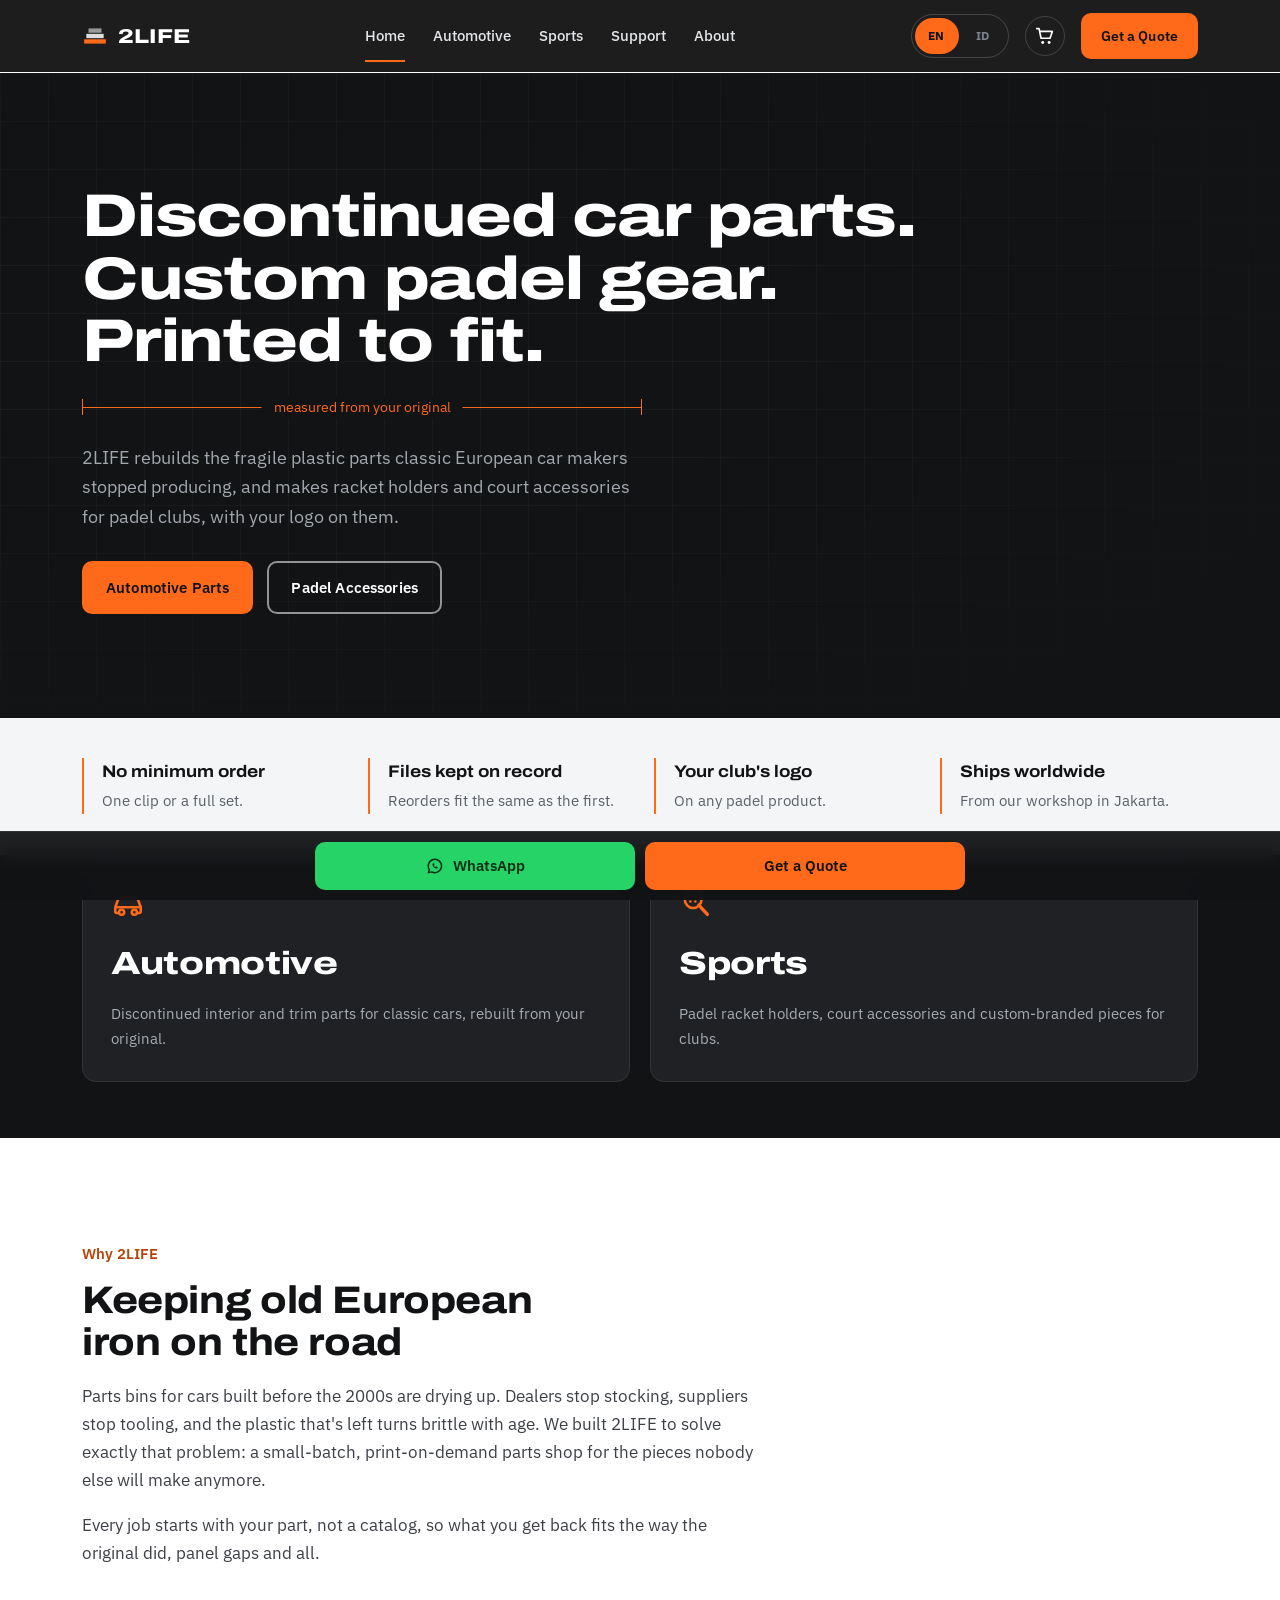
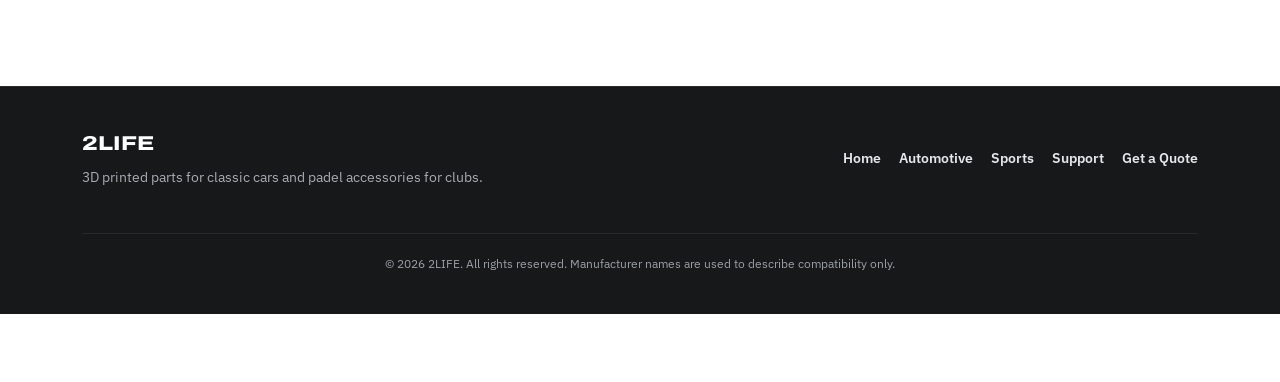
==== index.html @ a06a0216 "Add files via upload" ====
<!DOCTYPE html>
<html lang="en" data-page="home">
<head>
<meta charset="UTF-8">
<meta name="viewport" content="width=device-width, initial-scale=1.0">
<title>2LIFE | 3D Printed Automotive Parts &amp; Padel Accessories</title>
<meta name="description" content="2LIFE reverse-engineers and 3D prints fragile, discontinued plastic parts for classic European cars: trim clips, dashboard parts, housings and more.">
<link rel="icon" href="data:image/svg+xml,%3Csvg xmlns='http://www.w3.org/2000/svg' viewBox='0 0 32 32'%3E%3Crect width='32' height='32' rx='6' fill='%230a0a0a'/%3E%3Cpath d='M8 22 L16 10 L24 22 Z' fill='none' stroke='%23ff6a1a' stroke-width='2'/%3E%3C/svg%3E">
<link rel="preconnect" href="https://fonts.googleapis.com">
<link rel="preconnect" href="https://fonts.gstatic.com" crossorigin>
<link href="https://fonts.googleapis.com/css2?family=Archivo:wdth,wght@100..125,500..800&family=IBM+Plex+Sans:wght@400;500;600&display=swap" rel="stylesheet">
<meta name="theme-color" content="#121315">
<meta property="og:type" content="website">
<meta property="og:site_name" content="2LIFE">
<meta property="og:title" content="2LIFE | 3D Printed Automotive Parts & Padel Accessories">
<meta property="og:description" content="Discontinued classic-car parts rebuilt from your original, and padel accessories made for clubs. 3D printed in Jakarta.">
<meta property="og:image" content="https://rakiraddyan-afk.github.io/3d-printing/img/share.png">
<meta property="og:url" content="https://rakiraddyan-afk.github.io/3d-printing/">
<meta name="twitter:card" content="summary_large_image">
<link rel="stylesheet" href="css/styles.css?v=8">
</head>
<body>

<a class="skip-link" href="#main" data-i18n="a11y.skipLink">Skip to content</a>

<!-- ===== LANGUAGE GATE ===== -->
<div class="lang-gate" id="langGate" role="dialog" aria-modal="true" aria-label="Choose your language / Pilih bahasa Anda">
  <div class="lang-gate-inner">
    <span class="lang-gate-mark" aria-hidden="true">
      <svg viewBox="0 0 24 24" width="30" height="30">
        <rect x="2" y="15" width="20" height="4" fill="#ff6a1a"/>
        <rect x="4" y="10" width="16" height="4" fill="#ffffff" opacity="0.85"/>
        <rect x="6" y="5" width="12" height="4" fill="#ffffff" opacity="0.55"/>
      </svg>
    </span>
    <h1 class="lang-gate-title">Choose your language<br><span class="text-orange">Pilih bahasa Anda</span></h1>
    <div class="lang-gate-options">
      <button type="button" class="lang-gate-btn" data-lang="en">
        <span class="lang-gate-code">EN</span>
        <span class="lang-gate-name">English</span>
      </button>
      <button type="button" class="lang-gate-btn" data-lang="id">
        <span class="lang-gate-code">ID</span>
        <span class="lang-gate-name">Bahasa Indonesia</span>
      </button>
    </div>
  </div>
</div>

<!-- ===== HEADER ===== -->
<header class="site-header" id="top">
  <div class="container header-inner">
    <a href="index.html" class="logo" data-i18n-aria="a11y.logoHome">
      <span class="logo-mark" aria-hidden="true">
        <svg viewBox="0 0 24 24" width="26" height="26">
          <rect x="2" y="15" width="20" height="4" fill="#ff6a1a"/>
          <rect x="4" y="10" width="16" height="4" fill="#ffffff" opacity="0.85"/>
          <rect x="6" y="5" width="12" height="4" fill="#ffffff" opacity="0.55"/>
        </svg>
      </span>
      <span class="logo-text">2LIFE</span>
    </a>

    <nav class="nav" id="nav">
      <ul class="nav-list">
        <li><a href="index.html" class="nav-link" data-page="home" data-i18n="nav.home">Home</a></li>
        <li><a href="automotive.html" class="nav-link" data-page="automotive" data-i18n="nav.automotive">Automotive</a></li>
        <li><a href="sports.html" class="nav-link" data-page="sports" data-i18n="nav.sports">Sports</a></li>
        <li><a href="support.html" class="nav-link" data-page="support" data-i18n="nav.support">Support</a></li>
        <li><a href="index.html#about" class="nav-link" data-page="about" data-i18n="nav.about">About</a></li>
      </ul>
    </nav>

    <div class="header-actions">
      <div class="lang-switch" role="group" aria-label="Language">
        <button type="button" class="lang-switch-btn" data-lang="en" aria-pressed="true">EN</button>
        <button type="button" class="lang-switch-btn" data-lang="id" aria-pressed="false">ID</button>
      </div>
      <a href="cart.html" class="cart-link" data-i18n-aria="shop.cart" aria-label="Cart">
        <svg viewBox="0 0 24 24" width="22" height="22" aria-hidden="true"><path d="M3 4h2.5l2.2 10.5h9.8L20 7H7" fill="none" stroke="currentColor" stroke-width="1.8" stroke-linecap="round" stroke-linejoin="round"/><circle cx="9.5" cy="19" r="1.6" fill="currentColor"/><circle cx="16.5" cy="19" r="1.6" fill="currentColor"/></svg>
        <span class="cart-count" data-cart-count hidden>0</span>
      </a>
      <a href="quote.html" class="btn btn-primary btn-sm" data-page="quote" data-i18n="header.cta">Get a Quote</a>
    </div>
  </div>
</header>

<main id="main">

  <!-- ===== HERO ===== -->
  <section class="hero">
    <div class="container hero-inner">
      <div class="hero-copy reveal">
        <h1 data-i18n-html="hero.headline">Broken clip. Cracked trim. <span class="text-orange">Discontinued forever.</span><br>Not anymore.</h1>
        <div class="dim-line" aria-hidden="true"><span data-i18n="hero.dim">measured from your original</span></div>
        <p class="hero-sub" data-i18n="hero.sub">2LIFE scans, models, and 3D prints the fragile plastic parts your classic European car's manufacturer stopped making decades ago: dashboard clips, trim, housings, brackets, and more.</p>
        <div class="hero-actions">
          <a href="automotive.html" class="btn btn-primary" data-i18n="hero.cta1">Automotive Parts</a>
          <a href="sports.html" class="btn btn-ghost" data-i18n="hero.cta2">Padel Accessories</a>
        </div>
      </div>
    </div>
  </section>

  <!-- ===== FACTS ===== -->
  <section class="facts" data-i18n-aria="a11y.statsLabel">
    <div class="container facts-grid">
      <div class="fact reveal">
        <strong data-i18n="facts.f1.title"></strong>
        <span data-i18n="facts.f1.text"></span>
      </div>
      <div class="fact reveal">
        <strong data-i18n="facts.f2.title"></strong>
        <span data-i18n="facts.f2.text"></span>
      </div>
      <div class="fact reveal">
        <strong data-i18n="facts.f3.title"></strong>
        <span data-i18n="facts.f3.text"></span>
      </div>
      <div class="fact reveal">
        <strong data-i18n="facts.f4.title"></strong>
        <span data-i18n="facts.f4.text"></span>
      </div>
    </div>
  </section>

  <!-- ===== DIVISIONS ===== -->
  <section class="divisions">
    <div class="container divisions-grid">
      <a href="automotive.html" class="division-card reveal">
        <span class="division-icon"><svg viewBox="0 0 24 24"><path d="M3 15l2-5.5A2 2 0 0 1 6.9 8h10.2a2 2 0 0 1 1.9 1.5L21 15v3a1 1 0 0 1-1 1h-1.5M3 15v3a1 1 0 0 0 1 1h1.5M3 15h18" fill="none" stroke="#ff6a1a" stroke-width="1.8" stroke-linejoin="round"/><circle cx="7.5" cy="18.5" r="1.8" fill="none" stroke="#ff6a1a" stroke-width="1.8"/><circle cx="16.5" cy="18.5" r="1.8" fill="none" stroke="#ff6a1a" stroke-width="1.8"/></svg></span>
        <span class="division-label" data-i18n="divisions.auto.label">Automotive</span>
        <span class="division-text" data-i18n="divisions.auto.text">Discontinued interior and trim parts for classic cars, rebuilt from your original.</span>
      </a>
      <a href="sports.html" class="division-card reveal">
        <span class="division-icon"><svg viewBox="0 0 24 24"><ellipse cx="10" cy="9" rx="6" ry="6.5" fill="none" stroke="#ff6a1a" stroke-width="1.8"/><path d="M14 13.5l6 6.5" fill="none" stroke="#ff6a1a" stroke-width="2.4" stroke-linecap="round"/><circle cx="8" cy="7.5" r="0.9" fill="#ff6a1a"/><circle cx="11.5" cy="7.5" r="0.9" fill="#ff6a1a"/><circle cx="8" cy="11" r="0.9" fill="#ff6a1a"/><circle cx="11.5" cy="11" r="0.9" fill="#ff6a1a"/></svg></span>
        <span class="division-label" data-i18n="divisions.sports.label">Sports</span>
        <span class="division-text" data-i18n="divisions.sports.text">Padel racket holders, court accessories and custom-branded pieces for clubs.</span>
      </a>
    </div>
  </section>

  <!-- ===== ABOUT ===== -->
  <section class="section about" id="about">
    <div class="container about-inner">
      <div class="reveal">
        <p class="eyebrow" data-i18n="about.eyebrow">Why 2LIFE</p>
        <h2 class="section-title" data-i18n="about.title">Keeping old European iron on the road</h2>
        <p data-i18n="about.p1">Parts bins for cars built before the 2000s are drying up. Dealers stop stocking, suppliers stop tooling, and the plastic that's left turns brittle with age. We built 2LIFE to solve exactly that problem: a small-batch, print-on-demand parts shop for the pieces nobody else will make anymore.</p>
        <p data-i18n="about.p2">Every job starts with your part, not a catalog, so what you get back fits the way the original did, panel gaps and all.</p>
      </div>
    </div>
  </section>

</main>

<a class="wa-float" href="https://wa.me/6281615555777" target="_blank" rel="noopener" data-i18n-aria="a11y.whatsapp" aria-label="Chat with us on WhatsApp">
  <svg viewBox="0 0 24 24" width="26" height="26" aria-hidden="true"><path d="M4 20l1.2-3.6A8 8 0 1 1 8 19z" fill="none" stroke="#fff" stroke-width="1.7" stroke-linejoin="round"/><path d="M9 9.5c0 3 2.5 5.5 5.5 5.5l1-1.5-2-1-1 .8a4 4 0 0 1-1.8-1.8l.8-1-1-2z" fill="#fff"/></svg>
</a>

<nav class="action-bar" aria-label="Quick contact">
  <a class="action-bar-wa" href="https://wa.me/6281615555777" target="_blank" rel="noopener">
    <svg viewBox="0 0 24 24" width="20" height="20" aria-hidden="true"><path d="M4 20l1.2-3.6A8 8 0 1 1 8 19z" fill="none" stroke="currentColor" stroke-width="1.7" stroke-linejoin="round"/><path d="M9 9.5c0 3 2.5 5.5 5.5 5.5l1-1.5-2-1-1 .8a4 4 0 0 1-1.8-1.8l.8-1-1-2z" fill="currentColor"/></svg>
    <span>WhatsApp</span>
  </a>
  <a class="action-bar-quote" href="quote.html" data-i18n="header.cta">Get a Quote</a>
</nav>

<!-- ===== FOOTER ===== -->
<footer class="site-footer">
  <div class="container footer-inner">
    <div class="footer-brand">
      <span class="logo-text">2LIFE</span>
      <p data-i18n="footer.tagline">3D printed parts for classic European cars.</p>
    </div>

    <nav class="footer-nav" aria-label="Footer">
      <a href="index.html" data-i18n="nav.home">Home</a>
      <a href="automotive.html" data-i18n="nav.automotive">Automotive</a>
      <a href="sports.html" data-i18n="nav.sports">Sports</a>
      <a href="support.html" data-i18n="nav.support">Support</a>
      <a href="quote.html" data-i18n="header.cta">Get a Quote</a>
    </nav>

    <p class="footer-copy">&copy; <span id="year"></span> 2LIFE. <span data-i18n="footer.copy">All rights reserved. Manufacturer names are used to describe compatibility only.</span></p>
  </div>
</footer>

<script src="js/i18n.js?v=8"></script>
<script src="js/script.js?v=8"></script>
<script src="js/shop.js?v=8"></script>
</body>
</html>
---- css/styles.css ----
/* ============ 2LIFE base ============ */
:root{
  --black:#0a0a0a;
  --near-black:#111214;
  --dark-grey:#1c1d20;
  --mid-grey:#3a3b3f;
  --grey:#8a8b90;
  --light-grey:#e9e9ea;
  --off-white:#f6f6f5;
  --white:#ffffff;
  --orange:#ff6a1a;
  --orange-dark:#e0550a;
  --orange-light:#ffb385;

  --font: -apple-system, BlinkMacSystemFont, "Segoe UI", Roboto, Helvetica, Arial, sans-serif;

  --radius: 10px;
  --container: 1180px;
  --shadow: 0 10px 30px rgba(0,0,0,0.35);
  --transition: 200ms ease;
}

*, *::before, *::after{ box-sizing: border-box; }
html{ scroll-behavior: smooth; }
body{
  margin:0;
  font-family: var(--font);
  background: var(--white);
  color: var(--near-black);
  line-height: 1.6;
  -webkit-font-smoothing: antialiased;
}
img{ max-width:100%; display:block; }
a{ color: inherit; text-decoration: none; }
ul{ list-style:none; margin:0; padding:0; }
h1,h2,h3{ line-height:1.15; margin:0 0 0.5em; font-weight: 800; letter-spacing:-0.01em; }
p{ margin:0 0 1em; color: var(--mid-grey); }
button{ font-family: inherit; }

.container{
  max-width: var(--container);
  margin: 0 auto;
  padding: 0 24px;
}

.skip-link{
  position:absolute; left:-9999px; top:0;
  background: var(--orange); color:#fff; padding:10px 16px; z-index:200;
}
.skip-link:focus{ left:16px; top:16px; }

/* ============ Reveal-on-scroll ============ */
.reveal{
  opacity:0;
  transform: translateY(18px);
  transition: opacity 600ms ease, transform 600ms ease;
}
.reveal.is-visible{
  opacity:1;
  transform: translateY(0);
}

/* ============ Language gate ============ */
html.lang-gate-open, html.lang-gate-open body{ overflow:hidden; height:100%; }

.lang-gate{
  display:none;
  position: fixed;
  inset: 0;
  z-index: 1000;
  align-items:center;
  justify-content:center;
  padding: 24px;
  background:
    radial-gradient(900px 400px at 50% 0%, rgba(255,106,26,0.18), transparent 60%),
    var(--black);
  opacity:1;
  transition: opacity 300ms ease;
}
.lang-gate.is-open{ display:flex; }
.lang-gate.is-hidden{ opacity:0; pointer-events:none; }

.lang-gate-inner{
  text-align:center;
  max-width: 460px;
}
.lang-gate-mark{
  display:inline-flex;
  padding:14px;
  border-radius:16px;
  background: var(--dark-grey);
  border:1px solid rgba(255,255,255,0.1);
  margin-bottom:22px;
}
.lang-gate-title{
  color:#fff;
  font-size: clamp(1.4rem, 3.5vw, 1.9rem);
  margin-bottom:32px;
}
.lang-gate-title .text-orange{ display:inline-block; margin-top:6px; }
.lang-gate-options{
  display:flex;
  gap:16px;
  flex-wrap:wrap;
  justify-content:center;
}
.lang-gate-btn{
  display:flex;
  flex-direction:column;
  align-items:center;
  gap:8px;
  min-width:160px;
  padding: 22px 28px;
  border-radius: var(--radius);
  background: var(--near-black);
  border:2px solid rgba(255,255,255,0.12);
  color:#fff;
  cursor:pointer;
  transition: transform var(--transition), border-color var(--transition), background var(--transition);
}
.lang-gate-btn:hover{
  transform: translateY(-3px);
  border-color: var(--orange);
  background: var(--dark-grey);
}
.lang-gate-code{
  font-weight:900;
  font-size:1.4rem;
  color: var(--orange);
}
.lang-gate-name{
  font-size:0.92rem;
  font-weight:600;
  color: var(--light-grey);
}

/* ============ Header language switch ============ */
.lang-switch{
  display:flex;
  border:1px solid rgba(255,255,255,0.18);
  border-radius:999px;
  padding:3px;
  gap:2px;
}
.lang-switch-btn{
  border:none;
  background:transparent;
  color: var(--grey);
  font-size:0.76rem;
  font-weight:700;
  letter-spacing:0.03em;
  padding:5px 11px;
  border-radius:999px;
  cursor:pointer;
  transition: background var(--transition), color var(--transition);
}
.lang-switch-btn:hover{ color:#fff; }
.lang-switch-btn.active{
  background: var(--orange);
  color:#fff;
}

/* ============ Buttons ============ */
.btn{
  display:inline-flex;
  align-items:center;
  justify-content:center;
  gap:8px;
  padding: 13px 24px;
  border-radius: 999px;
  font-weight:700;
  font-size:0.95rem;
  border: 2px solid transparent;
  cursor:pointer;
  transition: transform var(--transition), background var(--transition), border-color var(--transition), color var(--transition);
  white-space: nowrap;
}
.btn:hover{ transform: translateY(-2px); }
.btn-primary{
  background: var(--orange);
  color: #fff;
}
.btn-primary:hover{ background: var(--orange-dark); }
.btn-ghost{
  background: transparent;
  border-color: var(--black);
  color: var(--black);
}
.btn-ghost:hover{ background: var(--black); color:#fff; }
.btn-sm{ padding: 9px 18px; font-size:0.85rem; }
.btn-block{ width:100%; }

/* Ghost button on dark backgrounds (hero) needs light, not black, styling */
.hero .btn-ghost{
  border-color: rgba(255,255,255,0.55);
  color: #fff;
}
.hero .btn-ghost:hover{
  background: #fff;
  border-color: #fff;
  color: var(--black);
}

.text-orange{ color: var(--orange); }

/* ============ Header ============ */
.site-header{
  position: sticky; top:0; z-index:100;
  border-bottom: 1px solid rgba(255,255,255,0.08);
}
.site-header::before{
  content:"";
  position:absolute;
  inset:0;
  background: rgba(10,10,10,0.92);
  backdrop-filter: blur(8px);
  z-index:-1;
}
.header-inner{
  display:flex; align-items:center; justify-content:space-between;
  height:72px;
}
.logo{ display:flex; align-items:center; gap:10px; }
.logo-mark{ display:inline-flex; }
.logo-text{
  color:#fff; font-weight:900; font-size:1.25rem; letter-spacing:0.02em;
}

.nav-list{ display:flex; gap:28px; }
.nav-link{
  color: var(--light-grey);
  font-weight:600;
  font-size:0.92rem;
  position:relative;
  padding: 4px 0;
}
.nav-link::after{
  content:"";
  position:absolute; left:0; bottom:-4px;
  width:0; height:2px; background: var(--orange);
  transition: width var(--transition);
}
.nav-link:hover{ color:#fff; }
.nav-link:hover::after, .nav-link.active::after{ width:100%; }

.header-actions{ display:flex; align-items:center; gap:16px; }

.nav-toggle{
  display:none;
  flex-direction:column;
  justify-content:center;
  gap:5px;
  width:36px; height:36px;
  background:transparent; border:none; cursor:pointer;
  padding:0;
}
.nav-toggle span{
  display:block; height:2px; width:100%;
  background:#fff; border-radius:2px;
  transition: transform var(--transition), opacity var(--transition);
}
.nav-toggle[aria-expanded="true"] span:nth-child(1){ transform: translateY(7px) rotate(45deg); }
.nav-toggle[aria-expanded="true"] span:nth-child(2){ opacity:0; }
.nav-toggle[aria-expanded="true"] span:nth-child(3){ transform: translateY(-7px) rotate(-45deg); }

/* ============ Hero ============ */
.hero{
  background:
    radial-gradient(1200px 500px at 85% -10%, rgba(255,106,26,0.18), transparent 60%),
    linear-gradient(180deg, var(--black) 0%, var(--near-black) 100%);
  padding: 88px 0 80px;
  overflow:hidden;
}
.hero-inner{
  max-width: 720px;
  margin: 0 auto;
  text-align: center;
}
.eyebrow{
  color: var(--orange);
  font-weight:700;
  font-size:0.82rem;
  text-transform:uppercase;
  letter-spacing:0.12em;
  margin:0 0 14px;
}
.eyebrow.center{ text-align:center; }
.hero-copy h1{
  color:#fff;
  font-size: clamp(2.1rem, 4vw, 3.1rem);
}
.hero-sub{
  color: var(--grey);
  font-size:1.05rem;
  max-width: 46ch;
  margin-left: auto;
  margin-right: auto;
}
.hero-actions{ display:flex; gap:14px; flex-wrap:wrap; justify-content:center; margin: 26px 0 30px; }
.hero-tags{
  display:flex; flex-wrap:wrap; justify-content:center; gap:10px;
}
.hero-tags li{
  color: var(--light-grey);
  font-size:0.78rem;
  font-weight:600;
  padding:6px 12px;
  border:1px solid rgba(255,255,255,0.15);
  border-radius:999px;
}

/* ============ Stats ============ */
.stats{ background: var(--off-white); border-bottom:1px solid var(--light-grey); }
.stats-grid{
  display:grid;
  grid-template-columns: repeat(4, 1fr);
  gap:24px;
  padding: 36px 24px;
}
.stat{ text-align:center; }
.stat-num, .stat-suffix{
  font-size:2.1rem; font-weight:900; color: var(--black);
}
.stat-suffix{ color: var(--orange); }
.stat-label{
  display:block;
  margin-top:4px;
  font-size:0.82rem;
  color: var(--grey);
  font-weight:600;
  text-transform:uppercase;
  letter-spacing:0.06em;
}

/* ============ Sections (generic) ============ */
.section{ padding: 84px 0; }
.section-alt{ background: var(--off-white); }
.section-title{
  font-size: clamp(1.6rem, 3vw, 2.1rem);
  color: var(--black);
}
.section-title.center{ text-align:center; }
.section-sub{
  max-width: 56ch;
  color: var(--grey);
}
.section-sub.center{ margin:0 auto; text-align:center; }
.section > .container > .eyebrow.center + .section-title.center{ margin-top:0; }
.section-title.center{ margin-bottom:14px; }

/* ============ Grid & cards ============ */
.grid{ display:grid; gap:24px; margin-top:48px; }
.grid-3{ grid-template-columns: repeat(3, 1fr); }
.grid-4{ grid-template-columns: repeat(4, 1fr); }
.grid-6{ grid-template-columns: repeat(6, 1fr); }

.card{
  background:#fff;
  border:1px solid var(--light-grey);
  border-radius: var(--radius);
  padding: 28px 22px;
  transition: transform var(--transition), box-shadow var(--transition), border-color var(--transition);
}
.card:hover{
  transform: translateY(-4px);
  box-shadow: 0 14px 28px rgba(0,0,0,0.08);
  border-color: var(--orange-light);
}
.card-icon{
  display:inline-flex; align-items:center; justify-content:center;
  width:48px; height:48px;
  border-radius:12px;
  background: var(--black);
  margin-bottom:16px;
}
.card-icon svg{ width:24px; height:24px; }
.card h3{ font-size:1.08rem; color: var(--black); }
.card p{ font-size:0.92rem; margin:0; }
.card-photo{ padding-top:0; overflow:hidden; }
.card-media{
  display:block;
  width:calc(100% + 44px); max-width:none;
  margin:0 -22px 20px;
  aspect-ratio:4 / 3; height:auto;
  object-fit:cover;
  background: var(--light-grey);
}
.gallery-main{ margin-bottom:10px; }
.gallery-thumbs{ display:grid; grid-template-columns:repeat(5, 1fr); gap:8px; margin-bottom:20px; }
.gallery-thumb{
  padding:0; border:2px solid transparent; border-radius:8px;
  background: var(--light-grey); overflow:hidden; cursor:pointer;
  opacity:0.65;
  transition: opacity var(--transition), border-color var(--transition);
}
.gallery-thumb img{ display:block; width:100%; height:auto; aspect-ratio:1 / 1; object-fit:cover; }
.gallery-thumb:hover, .gallery-thumb:focus-visible{ opacity:1; }
.gallery-thumb.is-active{ opacity:1; border-color: var(--orange); }

/* ============ Process steps ============ */
.steps{
  display:grid;
  grid-template-columns: repeat(4, 1fr);
  gap:24px;
  margin-top:52px;
  position:relative;
}
.steps::before{
  content:"";
  position:absolute;
  top:22px; left:6%; right:6%;
  height:2px;
  background: repeating-linear-gradient(90deg, var(--light-grey) 0 8px, transparent 8px 16px);
}
.step{ position:relative; background: var(--white); padding-right:8px; }
.step-num{
  display:inline-flex; align-items:center; justify-content:center;
  width:44px; height:44px;
  border-radius:50%;
  background: var(--orange);
  color:#fff; font-weight:800; font-size:0.95rem;
  margin-bottom:16px;
  position:relative; z-index:2;
  box-shadow: 0 0 0 6px var(--section-bg, #fff);
}
.section-alt .step-num{ box-shadow: 0 0 0 6px var(--off-white); }
.step h3{ font-size:1.05rem; color: var(--black); }
.step p{ font-size:0.9rem; }

/* ============ Parts gallery ============ */
.parts-grid{ margin-top:44px; }
.part-tile{
  display:flex; flex-direction:column; align-items:center; justify-content:center;
  gap:10px;
  aspect-ratio: 1 / 0.9;
  border-radius: var(--radius);
  background: var(--black);
  color: var(--light-grey);
  font-size:0.82rem;
  font-weight:600;
  text-align:center;
  padding:14px 10px;
  transition: transform var(--transition), background var(--transition);
}
.part-tile:hover{ transform: translateY(-4px); background: var(--dark-grey); }
.part-icon{ font-size:1.6rem; color: var(--orange); }

/* ============ Materials ============ */
.material-card{
  background:#fff;
  border:1px solid var(--light-grey);
  border-radius: var(--radius);
  padding:26px 22px;
}
.material-card h3{ color: var(--black); margin-bottom:8px; }
.material-card p{ font-size:0.92rem; margin:0; }
.tag{
  display:inline-block;
  font-size:0.72rem;
  font-weight:700;
  color: var(--orange-dark);
  background: rgba(255,106,26,0.12);
  padding:4px 10px;
  border-radius:999px;
  margin-bottom:12px;
}

/* ============ About ============ */
.about-inner{
  display:grid;
  grid-template-columns: 1.1fr 0.9fr;
  gap:56px;
  align-items:start;
}
.about-points{ display:flex; flex-direction:column; gap:16px; margin-top:8px; }
.about-points li{
  font-size:0.94rem;
  color: var(--mid-grey);
  border-left:3px solid var(--orange);
  padding: 4px 0 4px 16px;
}
.about-points strong{ color: var(--black); }

/* ============ Testimonials ============ */
.quote-card{
  background:#fff;
  border:1px solid var(--light-grey);
  border-left: 4px solid var(--orange);
  border-radius: var(--radius);
  padding:26px 22px;
  margin:0;
}
.quote-card p{ font-style:italic; color: var(--near-black); font-size:0.96rem; }
.quote-card cite{ font-style:normal; font-size:0.82rem; font-weight:700; color: var(--grey); }

/* ============ Contact ============ */
.contact{ background: var(--black); }
.contact .eyebrow{ color: var(--orange); }
.contact .section-title{ color:#fff; }
.contact .section-sub{ color: var(--grey); }
.contact-inner{
  display:grid;
  grid-template-columns: 0.9fr 1.1fr;
  gap:56px;
  align-items:start;
}
.contact-info{ display:flex; flex-direction:column; gap:16px; margin-top:28px; }
.contact-info li{
  display:flex; align-items:center; gap:12px;
  color: var(--light-grey);
  font-size:0.94rem;
}
.contact-info a:hover{ color: var(--orange); }

.quote-form{
  background: var(--near-black);
  border:1px solid rgba(255,255,255,0.1);
  border-radius: var(--radius);
  padding:28px;
}
.hp-field{ display:none; }
.form-row{ display:grid; grid-template-columns:1fr 1fr; gap:16px; }
.field{ margin-bottom:16px; }
.field label{
  display:block;
  font-size:0.82rem;
  font-weight:600;
  color: var(--light-grey);
  margin-bottom:6px;
}
.field input, .field textarea, .field select{
  width:100%;
  background: var(--dark-grey);
  border:1px solid rgba(255,255,255,0.14);
  border-radius:8px;
  padding:11px 13px;
  color:#fff;
  font-family: inherit;
  font-size:0.92rem;
  transition: border-color var(--transition);
}
.field input::placeholder, .field textarea::placeholder{ color:#6b6c70; }
.field input:focus, .field textarea:focus, .field select:focus{
  outline:none;
  border-color: var(--orange);
}
.field.invalid input, .field.invalid textarea{ border-color:#ff4d4d; }
.field-error{
  display:block;
  min-height:16px;
  font-size:0.76rem;
  color:#ff8080;
  margin-top:4px;
}
.form-hint{
  font-size:0.82rem;
  color: var(--grey);
  margin: -4px 0 20px;
  line-height:1.5;
}
.form-hint a{ color: var(--orange-light); text-decoration:underline; }
.form-hint a:hover{ color: var(--orange); }
.form-note{
  min-height:20px;
  font-size:0.86rem;
  font-weight:600;
  color: var(--orange-light);
  margin: 12px 0 0;
}

/* ============ Footer ============ */
.site-footer{ background: var(--near-black); border-top:1px solid rgba(255,255,255,0.08); padding: 40px 0; }
.footer-inner{
  display:flex;
  flex-wrap:wrap;
  align-items:center;
  justify-content:space-between;
  gap:20px;
}
.footer-brand p{ color: var(--grey); font-size:0.85rem; margin:6px 0 0; }
.footer-nav{ display:flex; gap:20px; flex-wrap:wrap; }
.footer-nav a{ color: var(--light-grey); font-size:0.85rem; font-weight:600; }
.footer-nav a:hover{ color: var(--orange); }
.footer-copy{
  width:100%;
  color: var(--mid-grey);
  font-size:0.76rem;
  text-align:center;
  margin: 24px 0 0;
  padding-top:20px;
  border-top:1px solid rgba(255,255,255,0.08);
}

/* ============ Responsive ============ */
@media (max-width: 980px){
  .grid-4{ grid-template-columns: repeat(2, 1fr); }
  .grid-6{ grid-template-columns: repeat(3, 1fr); }
  .steps{ grid-template-columns: repeat(2, 1fr); row-gap:36px; }
  .steps::before{ display:none; }
  .about-inner, .contact-inner{ grid-template-columns:1fr; }
}

/* Header nav collapses earlier than the content-grid breakpoints below:
   the full nav row (logo + 6 links + lang switch + CTA) runs out of room
   well before 720px, so tablets in the 720-900px range need the compact
   nav too, even though their grids can stay in tablet layout. */
/* Below 900px the menu moves to its own full-width row under the logo,
   scrolling sideways if needed, so every option stays visible. */
@media (max-width: 900px){
  .header-inner{ flex-wrap:wrap; height:auto; padding-top:12px; row-gap:10px; }
  .nav{ order:3; width:100%; overflow-x:auto; scrollbar-width:none; -webkit-overflow-scrolling:touch;
        margin:0 -24px; padding:0 24px 10px; width:calc(100% + 48px); }
  .nav::-webkit-scrollbar{ display:none; }
  .nav-list{ gap:8px; flex-wrap:nowrap; }
  .nav-link{
    display:block; white-space:nowrap;
    padding:7px 14px; border-radius:999px;
    background: rgba(255,255,255,0.06);
    border:1px solid rgba(255,255,255,0.10);
    font-size:0.85rem;
  }
  .nav-link::after{ display:none; }
  .nav-link.active, .nav-link:hover{ background: var(--orange); border-color: var(--orange); color:#fff; }
  .header-actions{ gap:10px; }
}

@media (max-width: 720px){
  .stats-grid{ grid-template-columns: repeat(2, 1fr); }
  .grid-3{ grid-template-columns:1fr; }
  .grid-4{ grid-template-columns:1fr; }
  .grid-6{ grid-template-columns: repeat(2, 1fr); }
  .form-row{ grid-template-columns:1fr; }
  .section{ padding:60px 0; }
  .hero{ padding:56px 0 48px; }
}

/* ============ Divisions (Automotive / Sports) ============ */
.divisions{ background: var(--black); padding: 0 0 56px; }
.divisions-grid{ display:grid; grid-template-columns: repeat(2, 1fr); gap:20px; }
.division-card{
  display:flex; flex-direction:column; gap:10px;
  padding: 30px 28px;
  border-radius: var(--radius);
  background: var(--dark-grey);
  border:1px solid rgba(255,255,255,0.08);
  color: var(--light-grey);
  transition: transform var(--transition), border-color var(--transition), background var(--transition);
}
.division-card:hover{ transform: translateY(-4px); border-color: var(--orange); background:#232428; }
.division-icon svg{ width:34px; height:34px; }
.division-label{ font-size: clamp(1.5rem, 3vw, 2rem); font-weight:800; color:#fff; letter-spacing:0.04em; text-transform:uppercase; }
.division-text{ font-size:0.95rem; color: var(--grey); }
.division-go{ margin-top:auto; font-weight:700; font-size:0.9rem; color: var(--orange); }

.division-head{
  background: var(--black);
  padding: 64px 0 56px;
  border-top: 4px solid var(--orange);
}
.division-kicker{ color: var(--orange); font-weight:700; font-size:0.8rem; letter-spacing:0.14em; text-transform:uppercase; margin-bottom:8px; }
.division-title{ color:#fff; font-size: clamp(2.2rem, 6vw, 3.6rem); letter-spacing:0.04em; text-transform:uppercase; margin-bottom:10px; }
.division-sub{ color: var(--grey); max-width:60ch; margin:0; font-size:1.05rem; }

.tag-soon{ margin-left:10px; vertical-align:top; }
.card-photo .tag-soon{ display:inline-block; margin:0 0 10px; }
.sports-cta{
  display:flex; align-items:center; justify-content:space-between; gap:24px;
  margin-top:40px; padding:24px 28px;
  border-radius: var(--radius);
  background: var(--off-white);
  border:1px solid var(--light-grey);
}
.sports-cta p{ margin:0; color: var(--near-black); font-weight:600; }

.field select{ cursor:pointer; }

@media (max-width: 720px){
  .divisions-grid{ grid-template-columns:1fr; }
  .sports-cta{ flex-direction:column; align-items:flex-start; }
  .division-head{ padding:48px 0 40px; }
}

/* ============ Anchor offset under the sticky header ============ */
main section[id]{ scroll-margin-top: 84px; }
@media (max-width: 900px){ main section[id]{ scroll-margin-top: 120px; } }

/* ============ Support ============ */
.support-channels{ display:grid; grid-template-columns: repeat(3, 1fr); gap:16px; margin-top:40px; }
.support-channel{
  display:flex; align-items:center; gap:14px;
  padding:18px 20px; border-radius: var(--radius);
  background:#fff; border:1px solid var(--light-grey);
  transition: border-color var(--transition), transform var(--transition);
}
.support-channel:hover{ border-color: var(--orange); transform: translateY(-3px); }
.support-channel span{ display:flex; flex-direction:column; line-height:1.3; }
.support-channel strong{ color: var(--black); }
.support-channel small{ color: var(--grey); font-size:0.85rem; }
.faq{ max-width:820px; margin:40px auto 0; display:grid; gap:12px; }
.faq-item{ background:#fff; border:1px solid var(--light-grey); border-radius: var(--radius); padding:0 20px; }
.faq-item summary{
  cursor:pointer; list-style:none; padding:18px 28px 18px 0; position:relative;
  font-weight:700; color: var(--black);
}
.faq-item summary::-webkit-details-marker{ display:none; }
.faq-item summary::after{ content:"+"; position:absolute; right:0; top:50%; transform:translateY(-50%); color: var(--orange); font-size:1.4rem; font-weight:700; }
.faq-item[open] summary::after{ content:"\2212"; }
.faq-item p{ margin:0 0 18px; font-size:0.94rem; }
@media (max-width: 720px){ .support-channels{ grid-template-columns:1fr; } }

/* ============ Page-end call to action ============ */
.page-cta{ background: var(--black); padding: 56px 0; border-top: 4px solid var(--orange); }
.page-cta-inner{ display:flex; align-items:center; justify-content:space-between; gap:24px; }
.page-cta p{ margin:0; color:#fff; font-size:1.15rem; font-weight:700; }
@media (max-width: 720px){ .page-cta-inner{ flex-direction:column; align-items:flex-start; } }

/* =====================================================================
   Motion & transitions
   ===================================================================== */
:root{
  --ease-out: cubic-bezier(.22, 1, .36, 1);
  --transition: 260ms var(--ease-out);
  interpolate-size: allow-keywords;
}

/* ---- Page-to-page transitions (Chrome, Edge, Safari 18+) ---- */
@view-transition{ navigation: auto; }
.site-header{ view-transition-name: site-header; }
::view-transition-old(root){ animation: vt-out 200ms var(--ease-out) both; }
::view-transition-new(root){ animation: vt-in 420ms var(--ease-out) both; }
@keyframes vt-out{ to{ opacity:0; transform: translateY(-6px); } }
@keyframes vt-in{ from{ opacity:0; transform: translateY(14px); } }

/* Browsers without view transitions still get a soft page entrance */
@supports not (view-transition-name: none){
  main{ animation: page-in 500ms var(--ease-out) both; }
}
@keyframes page-in{ from{ opacity:0; transform: translateY(10px); } }

/* ---- Scroll reveals: softer curve, staggered siblings ---- */
.reveal{
  transition:
    opacity 750ms var(--ease-out) calc(var(--stagger, 0) * 80ms),
    transform 750ms var(--ease-out) calc(var(--stagger, 0) * 80ms),
    box-shadow 260ms var(--ease-out),
    border-color 260ms var(--ease-out),
    background-color 260ms var(--ease-out);
  will-change: opacity, transform;
}
.reveal:not(.is-visible){ opacity:0; transform: translateY(26px); }
.reveal.reveal-done{
  will-change: auto;
  transition:
    transform 260ms var(--ease-out),
    box-shadow 260ms var(--ease-out),
    border-color 260ms var(--ease-out),
    background-color 260ms var(--ease-out);
}

/* ---- Hero & division headers: staggered entrance on load ---- */
.hero-copy.reveal{ opacity:1; transform:none; }
.hero-copy > *, .division-head .container > *{ animation: rise 900ms var(--ease-out) both; }
.hero-copy > :nth-child(2), .division-head .container > :nth-child(2){ animation-delay: 90ms; }
.hero-copy > :nth-child(3), .division-head .container > :nth-child(3){ animation-delay: 180ms; }
.hero-copy > :nth-child(4){ animation-delay: 270ms; }
.hero-copy > :nth-child(5){ animation-delay: 360ms; }
@keyframes rise{ from{ opacity:0; transform: translateY(18px); } }

/* ---- Header: lifts off the page once you scroll ---- */
.site-header{ transition: box-shadow 300ms var(--ease-out); }
.site-header.is-scrolled{ box-shadow: 0 10px 30px rgba(0,0,0,0.35); }

/* ---- Buttons: hover glow and a tactile press ---- */
.btn{
  transition: transform 260ms var(--ease-out), box-shadow 260ms var(--ease-out),
              background-color 200ms ease, border-color 200ms ease, color 200ms ease;
}
.btn-primary:hover{ box-shadow: 0 10px 24px rgba(255,106,26,0.32); }
.btn:active{ transform: translateY(0) scale(0.97); transition-duration: 90ms; }
.card:hover .card-icon{ transform: scale(1.06) rotate(-3deg); }
.card-icon{ transition: transform 300ms var(--ease-out); }
.division-card:hover .division-go{ letter-spacing: 0.04em; }
.division-go{ transition: letter-spacing 300ms var(--ease-out); }

/* ---- Language switch: quick crossfade instead of a jump ---- */
main, .site-footer{ transition: opacity 160ms ease; }
html.lang-swapping main, html.lang-swapping .site-footer{ opacity:0; }

/* ---- Quote form: fields ease in when the enquiry type changes ---- */
.field.is-swapping{ animation: field-swap 380ms var(--ease-out); }
@keyframes field-swap{ from{ opacity:0; transform: translateY(6px); } }

/* ---- FAQ: smooth open/close where supported ---- */
.faq-item summary::after{ content:"+"; transition: transform 300ms var(--ease-out); }
.faq-item[open] summary::after{ content:"+"; transform: translateY(-50%) rotate(45deg); }
@supports selector(::details-content){
  .faq-item::details-content{
    block-size: 0;
    overflow: hidden;
    transition: block-size 380ms var(--ease-out), content-visibility 380ms allow-discrete;
  }
  .faq-item[open]::details-content{ block-size: auto; }
}

/* ---- Respect visitors who prefer less motion ---- */
@media (prefers-reduced-motion: reduce){
  @view-transition{ navigation: none; }
  *, *::before, *::after{
    animation-duration: 0.01ms !important;
    animation-iteration-count: 1 !important;
    transition-duration: 0.01ms !important;
    transition-delay: 0s !important;
    scroll-behavior: auto !important;
  }
  .reveal:not(.is-visible){ opacity:1; transform:none; }
}

/* =====================================================================
   Premium layer: type, palette, restraint
   ===================================================================== */
:root{
  --black:#121315;
  --near-black:#17181a;
  --dark-grey:#1f2124;
  --off-white:#f4f5f6;
  --light-grey:#e4e6e9;
  --grey:#7d828a;
  --mid-grey:#3d4046;
  --radius: 8px;
  --font: "IBM Plex Sans", -apple-system, BlinkMacSystemFont, "Segoe UI", Roboto, Arial, sans-serif;
  --display: "Archivo", "IBM Plex Sans", Arial, sans-serif;
}
body{ font-family: var(--font); font-size: 1.0rem; }
h1, h2, h3, .logo-text, .division-label, .division-title, .step-num, .workbench-figure{
  font-family: var(--display);
  font-stretch: 112%;
  letter-spacing: -0.01em;
}
h1{ font-weight: 800; }
h2{ font-weight: 750; }
h3{ font-weight: 650; font-stretch: 105%; }
.section-title{ font-size: clamp(1.7rem, 3.2vw, 2.4rem); line-height: 1.08; }
.logo-text{ font-weight: 800; font-stretch: 125%; letter-spacing: 0.01em; }

/* Labels: sentence case, quiet */
.eyebrow{
  text-transform: none;
  letter-spacing: 0;
  font-size: 0.95rem;
  font-weight: 600;
  color: var(--orange-dark);
}
.about .eyebrow, .contact .eyebrow{ color: var(--orange); }
.tag{ text-transform: none; }

/* Buttons: precise rather than bubbly */
.btn{ border-radius: 6px; font-weight: 600; letter-spacing: 0.01em; }
.nav-link{ font-weight: 500; }

/* Cards: no floating-card look, just a crisp edge that warms on hover */
.card, .material-card, .support-channel, .faq-item{ border-radius: var(--radius); }
.card:hover{ transform: translateY(-2px); box-shadow: none; border-color: var(--grey); }
.card-icon{ border-radius: 6px; }

/* ---------- Home banner: the one signature moment ---------- */
.hero{
  background:
    linear-gradient(rgba(255,255,255,0.035) 1px, transparent 1px) 0 0 / 48px 48px,
    linear-gradient(90deg, rgba(255,255,255,0.035) 1px, transparent 1px) 0 0 / 48px 48px,
    var(--black);
  padding: 112px 0 104px;
  position: relative;
}
.hero::after{
  content:""; position:absolute; inset:0; pointer-events:none;
  background: radial-gradient(80% 70% at 30% 40%, transparent 40%, var(--black) 100%);
}
.hero-inner{ max-width: var(--container); text-align: left; position: relative; z-index: 1; }
.hero-copy{ max-width: 780px; }
.hero-copy h1{
  font-size: clamp(2.5rem, 5.6vw, 4.6rem);
  font-stretch: 125%;
  line-height: 1.0;
  letter-spacing: -0.02em;
  margin-bottom: 0;
}
.hero-sub{ margin-left: 0; font-size: 1.12rem; color: #a3a8af; max-width: 52ch; }
.hero-actions{ justify-content: flex-start; margin: 30px 0 0; }

/* Dimension line, like an engineering drawing */
.dim-line{
  position: relative;
  max-width: 560px;
  height: 16px;
  margin: 26px 0 28px;
  border-left: 1px solid var(--orange);
  border-right: 1px solid var(--orange);
}
.dim-line::before{
  content:""; position:absolute; left:0; right:0; top:50%;
  height:1px; background: var(--orange);
  transform-origin: left center;
  animation: dim-draw 1100ms var(--ease-out) 350ms both;
}
.dim-line span{
  position:absolute; left:50%; top:50%; transform: translate(-50%, -50%);
  background: var(--black);
  padding: 0 12px;
  color: var(--orange);
  font-size: 0.85rem;
  white-space: nowrap;
}
@keyframes dim-draw{ from{ transform: scaleX(0); } }

/* ---------- Honest facts row ---------- */
.facts{ background: var(--off-white); border-bottom: 1px solid var(--light-grey); }
.facts-grid{ display:grid; grid-template-columns: repeat(4, 1fr); gap: 28px; padding-top: 40px; padding-bottom: 40px; }
.fact{ padding-left: 18px; border-left: 2px solid var(--orange); }
.fact strong{ display:block; font-family: var(--display); font-stretch: 112%; font-size: 1.05rem; color: var(--black); }
.fact span{ font-size: 0.92rem; color: var(--grey); }

/* ---------- Division cards and headers ---------- */
.division-card{ border-radius: var(--radius); }
.division-label{ font-stretch: 125%; text-transform: none; letter-spacing: -0.01em; }
.division-title{ font-stretch: 125%; text-transform: none; letter-spacing: -0.02em; font-size: clamp(2.6rem, 7vw, 4.4rem); line-height: 1; }
.division-head{ border-top: 0; padding: 88px 0 72px;
  background:
    linear-gradient(rgba(255,255,255,0.03) 1px, transparent 1px) 0 0 / 48px 48px,
    linear-gradient(90deg, rgba(255,255,255,0.03) 1px, transparent 1px) 0 0 / 48px 48px,
    var(--black);
}

/* ---------- Parts list: type, not symbols ---------- */
.part-tile{
  aspect-ratio: auto;
  align-items: flex-start;
  justify-content: flex-end;
  min-height: 92px;
  padding: 18px;
  text-align: left;
  font-size: 0.95rem;
  font-weight: 500;
  border-radius: 6px;
  border-top: 2px solid var(--orange);
}

/* ---------- Workbench story ---------- */
.workbench-inner{ display:grid; grid-template-columns: auto 1fr; gap: 56px; align-items: center; max-width: 960px; }
.workbench-figure{
  margin:0;
  font-size: clamp(4.5rem, 12vw, 8.5rem);
  font-weight: 800;
  font-stretch: 125%;
  line-height: 0.9;
  color: var(--black);
}
.workbench .section-title{ margin-bottom: 12px; }
.workbench p:not(.workbench-figure){ max-width: 56ch; }

/* ---------- Before / after gallery (shown once photos exist) ---------- */
.grid-2{ grid-template-columns: repeat(2, 1fr); }
.gallery-images{ display:grid; grid-template-columns: 1fr 1fr; gap: 6px; }
.gallery-images img{ width:100%; aspect-ratio: 4 / 3; object-fit: cover; border-radius: 6px; }
.gallery-pair figcaption{ margin-top: 10px; font-size: 0.92rem; color: var(--mid-grey); }

/* ---------- Floating WhatsApp button ---------- */
.wa-float{
  position: fixed; right: 20px; bottom: 20px; z-index: 90;
  width: 56px; height: 56px; border-radius: 50%;
  display:flex; align-items:center; justify-content:center;
  background: #25d366;
  box-shadow: 0 8px 22px rgba(0,0,0,0.28);
  transition: transform 260ms var(--ease-out), box-shadow 260ms var(--ease-out);
}
.wa-float:hover{ transform: translateY(-3px) scale(1.04); box-shadow: 0 12px 28px rgba(0,0,0,0.32); }
.wa-float:focus-visible, .btn:focus-visible, .nav-link:focus-visible{ outline: 2px solid var(--orange); outline-offset: 3px; }

@media (max-width: 980px){
  .facts-grid{ grid-template-columns: repeat(2, 1fr); }
}
@media (max-width: 720px){
  .hero{ padding: 72px 0 64px; }
  .facts-grid{ grid-template-columns: 1fr; gap: 18px; }
  .workbench-inner{ grid-template-columns: 1fr; gap: 12px; }
  .grid-2{ grid-template-columns: 1fr; }
  .dim-line{ max-width: 100%; }
  .wa-float{ right: 14px; bottom: 14px; width: 52px; height: 52px; }
}

/* Refinements after review */
.hero-copy{ max-width: 900px; }
.hero-copy h1{ font-size: clamp(2.2rem, 4.7vw, 4rem); }
.about-inner{ grid-template-columns: minmax(0, 720px); }
.hero-copy h1{ line-height: 1.04; }

/* =====================================================================
   Flexible, accessible, softer
   ===================================================================== */
:root{
  --orange-ink: #b8430a;      /* orange for text on light backgrounds (5:1) */
  --ink-on-orange: #121315;   /* text on orange surfaces (6.4:1) */
  --grey-ink: #5b6068;        /* secondary text on light backgrounds (6:1) */
  --grey-soft: #a7acb3;       /* secondary text on dark backgrounds (7:1) */
  --radius: 14px;
  --radius-sm: 10px;
  --gutter: clamp(16px, 4vw, 32px);
  --section-y: clamp(56px, 8vw, 104px);
}

/* Fluid spacing instead of fixed jumps */
.container{ padding-left: var(--gutter); padding-right: var(--gutter); }
.section{ padding: var(--section-y) 0; }
body{ font-size: clamp(1rem, 0.96rem + 0.2vw, 1.0625rem); line-height: 1.65; }
p{ max-width: 68ch; }
.section-sub.center, .section-title.center + p{ margin-left:auto; margin-right:auto; }

/* Softer shapes */
.btn{ border-radius: var(--radius-sm); min-height: 48px; padding: 12px 22px; }
.btn-sm{ min-height: 44px; padding: 10px 18px; }
.card, .material-card, .support-channel, .faq-item, .division-card, .quote-form, .sports-cta{ border-radius: var(--radius); }
.part-tile{ border-radius: var(--radius-sm); }
.card-icon{ border-radius: var(--radius-sm); }
.field input, .field textarea, .field select{ border-radius: var(--radius-sm); min-height: 48px; }
.gallery-images img{ border-radius: var(--radius-sm); }

/* Readable contrast everywhere */
.btn-primary, .btn-primary:hover{ color: var(--ink-on-orange); }
.btn-primary:hover{ background: #ff7d3a; }
.step-num{ color: var(--ink-on-orange); }
.lang-switch-btn.active{ color: var(--ink-on-orange); }
.eyebrow{ color: var(--orange-ink); }
.about .eyebrow, .contact .eyebrow, .hero .eyebrow{ color: var(--orange); }
.tag{ color: var(--orange-ink); background: rgba(255,106,26,0.10); }
.section-sub, .fact span, .support-channel small, .gallery-pair figcaption{ color: var(--grey-ink); }
.division-text, .division-sub, .footer-brand p{ color: var(--grey-soft); }
.footer-copy, .footer-copy span{ color: #9aa0a7; }
.skip-link{ color: var(--ink-on-orange); }
@media (max-width: 900px){
  .nav-link.active, .nav-link:hover{ color: var(--ink-on-orange); }
}

/* Comfortable tap targets */
.logo{ min-height: 44px; }
.nav-link{ display:inline-flex; align-items:center; min-height: 44px; }
.lang-switch-btn{ min-width: 44px; min-height: 36px; }
.footer-nav{ gap: 4px 18px; }
.footer-nav a{ display:inline-flex; align-items:center; min-height: 44px; }
.contact-info a{ display:inline-flex; align-items:center; min-height: 44px; }
.faq-item summary{ min-height: 44px; }

/* Grids that adapt to the space instead of fixed column counts */
.grid-3{ grid-template-columns: repeat(auto-fit, minmax(min(100%, 280px), 1fr)); }
.grid-4{ grid-template-columns: repeat(auto-fit, minmax(min(100%, 230px), 1fr)); }
.grid-6.parts-grid{ grid-template-columns: repeat(auto-fill, minmax(min(100%, 160px), 1fr)); }
.steps{ grid-template-columns: repeat(auto-fit, minmax(min(100%, 220px), 1fr)); }
.facts-grid{ grid-template-columns: repeat(auto-fit, minmax(min(100%, 220px), 1fr)); }
.divisions-grid{ grid-template-columns: repeat(auto-fit, minmax(min(100%, 320px), 1fr)); }
.support-channels{ grid-template-columns: repeat(auto-fit, minmax(min(100%, 240px), 1fr)); }
.grid-2{ grid-template-columns: repeat(auto-fit, minmax(min(100%, 360px), 1fr)); }
@media (max-width: 980px){
  .steps::before{ display:none; }
}

/* Long words and numbers never push past the edge */
h1, h2, h3, p, a, span, li{ overflow-wrap: anywhere; hyphens: auto; }
.btn, .nav-link, .logo-text, .lang-switch-btn{ overflow-wrap: normal; hyphens: manual; }

/* Visible keyboard focus on everything you can tab to */
:where(a, button, input, select, textarea, summary):focus-visible{
  outline: 3px solid var(--orange);
  outline-offset: 3px;
  border-radius: 6px;
}
@media (max-width: 900px){
  .nav{ margin: 0 calc(-1 * var(--gutter)); padding: 0 var(--gutter) 10px; width: calc(100% + 2 * var(--gutter)); }
}
.about .eyebrow{ color: var(--orange-ink); }

/* ---------- Grids that never leave a lonely card ---------- */
.grid-4, .steps, .facts-grid{ grid-template-columns: 1fr; }
.grid-3, .support-channels{ grid-template-columns: 1fr; }
.grid-6.parts-grid{ grid-template-columns: repeat(2, 1fr); }
.divisions-grid, .grid-2{ grid-template-columns: 1fr; }
@media (min-width: 480px){
  .grid-6.parts-grid{ grid-template-columns: repeat(3, 1fr); }
}
@media (min-width: 600px){
  .grid-4, .steps, .facts-grid{ grid-template-columns: repeat(2, 1fr); }
  .grid-3{ grid-template-columns: repeat(2, 1fr); }
}
@media (min-width: 720px){
  .divisions-grid, .grid-2{ grid-template-columns: repeat(2, 1fr); }
  .grid-6.parts-grid{ grid-template-columns: repeat(4, 1fr); }
}
@media (min-width: 900px){
  .grid-3, .support-channels{ grid-template-columns: repeat(3, 1fr); }
}
@media (min-width: 1040px){
  .grid-4, .steps, .facts-grid{ grid-template-columns: repeat(4, 1fr); }
  .grid-6.parts-grid{ grid-template-columns: repeat(6, 1fr); }
}
/* Three materials: 3 across, or stacked; never 2 + 1 */
@media (min-width: 600px) and (max-width: 899px){
  #materials .grid-3{ grid-template-columns: 1fr; }
}
/* Six sports products split evenly: 3 + 3 or 2 + 2 + 2 already */
.steps::before{ display:none; }
@media (min-width: 1040px){ .steps::before{ display:block; } }

/* ---------- Headlines wrap gracefully ---------- */
h1, h2, h3, .division-title, .workbench-figure{ text-wrap: balance; }
p, li, figcaption{ text-wrap: pretty; }
@media (max-width: 480px){
  .hero-copy h1{ font-stretch: 108%; font-size: clamp(2rem, 9.4vw, 2.6rem); }
  .division-title{ font-stretch: 112%; }
}

/* ---------- Quick-contact bar on phones and tablets ---------- */
.action-bar{ display:none; }
@media (max-width: 1319px){
  .wa-float{ display:none; }
  .action-bar{
    display:flex; gap:10px;
    position: fixed; left:0; right:0; bottom:0; z-index: 95;
    padding: 10px var(--gutter) calc(10px + env(safe-area-inset-bottom));
    background: rgba(18,19,21,0.94);
    backdrop-filter: blur(10px);
    border-top: 1px solid rgba(255,255,255,0.08);
  }
  .action-bar a{
    flex: 1; max-width: 320px;
    display:inline-flex; align-items:center; justify-content:center; gap:8px;
    min-height: 48px; border-radius: var(--radius-sm);
    font-weight: 600; font-size: 0.95rem;
    transition: transform 200ms var(--ease-out), background-color 200ms ease;
  }
  .action-bar a:active{ transform: scale(0.97); }
  .action-bar-wa{ background: #25d366; color: #0b2e17; }
  .action-bar-quote{ background: var(--orange); color: var(--ink-on-orange); }
  .action-bar{ justify-content: center; }
  /* reserve the bar's height so nothing ends up hidden under it */
  body{ padding-bottom: calc(68px + env(safe-area-inset-bottom)); }
}
/* On the quote page the form is right there; keep just WhatsApp */
html[data-page="quote"] .action-bar-quote{ display:none; }
@media (min-width: 1320px){ .wa-float{ right: 24px; bottom: 24px; } }
.footer-copy, .page-cta p, .sports-cta p, .form-note, .form-hint{ max-width: none; }
@media (max-width: 480px){
  .hero-copy h1{ font-stretch: 100%; font-size: clamp(1.75rem, 8.2vw, 2.4rem); }
}
.hero-copy h1 span{ display:block; text-wrap: balance; }
@media (max-width: 480px){
  .hero-copy h1{ font-stretch: 104%; font-size: clamp(1.9rem, 8.6vw, 2.5rem); }
}

/* ============ Shop: cart link, buy controls, cart page ============ */
.cart-link{
  position:relative;
  display:inline-flex; align-items:center; justify-content:center;
  width:40px; height:40px; border-radius:999px;
  color:#fff;
  border:1px solid rgba(255,255,255,0.16);
  transition: border-color var(--transition), color var(--transition);
}
.cart-link:hover{ border-color: var(--orange); color: var(--orange-light); }
.cart-link:focus-visible{ outline:2px solid var(--orange); outline-offset:3px; }
.cart-count{
  display:inline-flex; align-items:center; justify-content:center;
  min-width:20px; height:20px; padding:0 6px;
  border-radius:999px;
  background: var(--orange); color:#fff;
  font-size:0.72rem; font-weight:700; line-height:1;
}
.cart-count[hidden]{ display:none; }
.cart-link .cart-count{ position:absolute; top:-6px; right:-6px; }
.action-bar .cart-count{ background:#fff; color: var(--orange-dark); margin-left:6px; }

.shop-note{
  max-width:56ch; margin:14px auto 0; text-align:center;
  font-size:0.9rem; font-weight:600; color: var(--near-black);
}

.card-photo{ display:flex; flex-direction:column; }
.card-photo > .card-media, .card-photo > .gallery{ flex:none; }
.buy{ margin-top:auto; padding-top:18px; }
.buy-price{ margin:0 0 10px; font-size:0.86rem; color: var(--grey); }
.buy-price strong{ font-size:1.2rem; font-weight:800; color: var(--black); }
.buy-variant{
  width:100%; margin-bottom:10px;
  padding:9px 12px;
  border:1px solid #cfd0d3; border-radius:8px;
  background:#fff; color: var(--near-black);
  font-family:inherit; font-size:0.9rem;
}
.buy-variant:focus-visible{ outline:2px solid var(--orange); outline-offset:2px; }
.buy-row{ display:flex; align-items:stretch; gap:10px; }
.buy-add{ flex:1; white-space:nowrap; padding-left:12px; padding-right:12px; }
.buy-add.is-added{ background:#1f9d55; }
.buy-custom{ margin-top:auto; align-self:flex-start; }
.card-photo > p + .buy-custom{ margin-top:18px; }

.qty{
  display:inline-flex; align-items:stretch;
  border:1px solid #cfd0d3; border-radius:8px; overflow:hidden;
  background:#fff;
}
.qty-btn{
  width:36px; min-height:40px;
  border:0; background:transparent; cursor:pointer;
  font-size:1.1rem; font-weight:700; color: var(--near-black);
}
.qty-btn:hover{ background: var(--light-grey); }
.qty-btn:focus-visible, .qty-input:focus-visible{ outline:2px solid var(--orange); outline-offset:-2px; }
.qty-input{
  width:44px; border:0; text-align:center;
  font-family:inherit; font-size:0.95rem; font-weight:600; color: var(--near-black);
  background:transparent;
  -moz-appearance:textfield; appearance:textfield;
}
.qty-input::-webkit-outer-spin-button, .qty-input::-webkit-inner-spin-button{ -webkit-appearance:none; margin:0; }

.cart-empty{ text-align:center; padding:40px 0; }
.cart-empty[hidden], .cart-layout[hidden], .contact[hidden]{ display:none; }
.cart-empty p{ font-size:1.1rem; font-weight:600; color: var(--near-black); margin-bottom:20px; }
.cart-layout{ display:grid; grid-template-columns: 1.6fr 1fr; gap:32px; align-items:start; }
.cart-items{ display:flex; flex-direction:column; gap:14px; }
.cart-item{
  display:grid; grid-template-columns: 96px 1fr auto; gap:16px; align-items:center;
  padding:14px;
  background:#fff; border:1px solid var(--light-grey); border-radius: var(--radius);
}
.cart-item-img{ width:96px; height:72px; object-fit:cover; border-radius:8px; background: var(--light-grey); }
.cart-item-name{ font-size:1rem; color: var(--black); margin:0 0 2px; }
.cart-item-variant, .cart-item-unit{ margin:0; font-size:0.86rem; color: var(--grey); }
.cart-item-variant{ color: var(--near-black); font-weight:600; }
.cart-item-controls{ display:flex; flex-direction:column; align-items:flex-end; gap:6px; }
.cart-item-total{ margin:0; font-weight:800; color: var(--black); }
.cart-item-remove, .cart-clear{
  border:0; background:transparent; cursor:pointer; padding:4px 0;
  font-family:inherit; font-size:0.82rem; font-weight:600;
  color: var(--grey); text-decoration:underline;
}
.cart-item-remove:hover, .cart-clear:hover{ color: var(--orange-dark); }
.cart-summary{
  padding:24px;
  background:#fff; border:1px solid var(--light-grey); border-radius: var(--radius);
  position:sticky; top:96px;
}
.cart-summary h2{ font-size:1.15rem; margin-bottom:14px; color: var(--black); }
.cart-summary dl{ margin:0 0 14px; }
.cart-summary dl div{ display:flex; justify-content:space-between; gap:16px; padding:8px 0; border-bottom:1px solid var(--light-grey); }
.cart-summary dt{ color: var(--grey); font-size:0.92rem; }
.cart-summary dd{ margin:0; font-weight:700; color: var(--black); text-align:right; font-size:0.92rem; }
.cart-summary-note{ font-size:0.82rem; color: var(--grey); margin:0 0 16px; line-height:1.5; }
.cart-clear{ display:block; margin:12px auto 0; }

.checkout-steps{
  margin:24px 0 0; padding:0; list-style:none; counter-reset: step;
  display:flex; flex-direction:column; gap:14px;
}
.checkout-steps li{
  counter-increment: step;
  position:relative; padding-left:44px; min-height:30px;
  color: var(--light-grey); font-size:0.94rem; line-height:1.5;
}
.checkout-steps li::before{
  content: counter(step);
  position:absolute; left:0; top:0;
  width:30px; height:30px; border-radius:999px;
  display:flex; align-items:center; justify-content:center;
  background: var(--orange); color:#fff; font-weight:700; font-size:0.85rem;
}
#orderNote a{ color:#fff; text-decoration:underline; }
html[data-page="cart"] .action-bar-quote{ display:none; }

@media (max-width: 900px){
  .cart-layout{ grid-template-columns:1fr; }
  .cart-summary{ position:static; }
}
@media (max-width: 520px){
  .cart-item{ grid-template-columns: 72px 1fr; }
  .cart-item-img{ width:72px; height:54px; }
  .cart-item-controls{ grid-column:1 / -1; flex-direction:row; align-items:center; justify-content:space-between; }
  .header-actions .btn-sm{ padding:9px 12px; }
  .header-actions{ gap:8px; }
  .cart-link{ width:36px; height:36px; }
  .logo{ gap:6px; }
}

/* ============ Shop page: hero, product cards, confirmation ============ */
.shop-hero{
  background:
    linear-gradient(rgba(255,255,255,0.03) 1px, transparent 1px) 0 0 / 48px 48px,
    linear-gradient(90deg, rgba(255,255,255,0.03) 1px, transparent 1px) 0 0 / 48px 48px,
    var(--black);
  padding: clamp(40px, 6vw, 80px) 0;
}
.shop-hero-inner{
  display:grid; grid-template-columns: minmax(0, 1fr) minmax(0, 1.05fr);
  gap: clamp(28px, 5vw, 64px); align-items:center;
}
.shop-hero h1{
  color:#fff;
  font-size: clamp(2.1rem, 4.4vw, 3.5rem);
  font-stretch: 125%; line-height: 1.04; letter-spacing: -0.02em;
  margin: 0 0 18px;
}
.shop-hero-sub{ color: var(--grey-soft); font-size: 1.08rem; max-width: 46ch; margin: 0 0 26px; }
.shop-hero-actions{ display:flex; flex-wrap:wrap; gap:12px; }
.shop-hero .btn-ghost{ border-color: rgba(255,255,255,0.5); color:#fff; }
.shop-hero .btn-ghost:hover{ background:#fff; border-color:#fff; color: var(--black); }
.shop-hero-note{ margin: 18px 0 0; font-size: 0.92rem; color: var(--grey-soft); }
.shop-hero-img{
  width:100%; height:auto; aspect-ratio: 4 / 3; object-fit:cover;
  border-radius: var(--radius);
}
.steps.steps-3{ grid-template-columns: repeat(auto-fit, minmax(min(100%, 240px), 1fr)); max-width: 980px; margin-left:auto; margin-right:auto; }
.steps.steps-3::before{ display:none; }
.section-alt .step{ background: transparent; }

/* Product cards stay still: the buy controls are the interactive part */
.card-photo, .card-photo:hover{ transform:none; box-shadow:none; }
.card-photo:hover{ border-color: var(--light-grey); }
.card-photo h3{ font-size: 1.15rem; margin-bottom: 6px; }
.card-photo > p{ color: var(--grey-ink); }
.card-photo .card-media{ background: #dcdde0; }
.buy{ border-top: 1px solid var(--light-grey); margin-top: 20px; padding-top: 16px; }
.card-photo > p + .buy{ margin-top: auto; }
.card-photo > p{ margin-bottom: 20px; }
.buy-price{ color: var(--grey-ink); margin-bottom: 12px; }
.buy-price strong{ font-family: var(--display); font-stretch: 112%; font-size: 1.45rem; font-weight: 750; letter-spacing: -0.01em; }
.seg{
  display:grid; grid-auto-flow:column; grid-auto-columns: 1fr; gap:4px;
  padding:4px; margin-bottom:12px;
  background: var(--off-white); border:1px solid var(--light-grey); border-radius: var(--radius-sm);
}
.seg-btn{
  min-height: 40px; padding: 6px 10px;
  border:0; border-radius: 7px; background: transparent; cursor:pointer;
  font-family: inherit; font-size: 0.88rem; font-weight: 600; color: var(--grey-ink);
}
.seg-btn.is-active{ background:#fff; color: var(--black); box-shadow: 0 0 0 1px var(--grey-ink); }
.seg-btn:focus-visible{ outline:2px solid var(--orange); outline-offset:2px; }
.qty{ border-radius: var(--radius-sm); border-color: var(--light-grey); }
.qty-btn{ min-height: 44px; }
.buy-add.is-added{ background:#1f9d55; color:#fff; }

/* The sixth tile is an offer, not a product: set it apart */
.card-brand{ background: var(--black); border-color: var(--black); }
.card-brand:hover{ border-color: var(--black); }
.card-brand h3{ color:#fff; }
.card-brand > p{ color: var(--grey-soft); }
.card-brand .btn-ghost{ border-color: rgba(255,255,255,0.5); color:#fff; }
.card-brand .btn-ghost:hover{ background:#fff; border-color:#fff; color: var(--black); }
.card-photo > p + .buy-custom{ margin-top:auto; }

.cart-toast{
  position: fixed; left: 50%; bottom: 24px; z-index: 120;
  transform: translate(-50%, 16px);
  display:flex; align-items:center; gap: 16px;
  max-width: calc(100vw - 32px);
  padding: 12px 14px 12px 18px;
  background: var(--black); color:#fff;
  border-radius: var(--radius-sm);
  box-shadow: 0 12px 32px rgba(0,0,0,0.28);
  font-size: 0.92rem; font-weight: 500;
  opacity: 0; visibility: hidden;
  transition: opacity 220ms var(--ease-out), transform 220ms var(--ease-out), visibility 0s linear 220ms;
}
.cart-toast.is-open{ opacity:1; visibility:visible; transform: translate(-50%, 0); transition-delay: 0s; }
.cart-toast-link{
  flex:none; padding: 8px 14px; border-radius: 8px;
  background: var(--orange); color: var(--ink-on-orange); font-weight: 700; white-space: nowrap;
}
@media (max-width: 1319px){ .cart-toast{ bottom: 92px; } }
@media (max-width: 860px){
  .shop-hero-inner{ grid-template-columns: 1fr; }
  .shop-hero-img{ order: -1; aspect-ratio: 16 / 10; }
}

/* Racket holder gallery has six photos */
.gallery-thumbs-6{ grid-template-columns: repeat(6, 1fr); gap:6px; }

/* Five tiles: the branding offer spans two columns and lays out sideways */
@media (min-width: 680px){
  .card-brand{ grid-column: span 2; flex-direction: row; flex-wrap: wrap; align-content: center; padding: 0; overflow: hidden; }
  .card-brand > .card-media{ width: 50%; max-width: 50%; height: 100%; margin: 0; aspect-ratio: auto; min-height: 320px; align-self: stretch; }
  .card-brand-copy{ flex: 1; display:flex; flex-direction:column; justify-content:center; padding: 32px; }
  .card-brand-copy h3{ font-size: 1.5rem; margin-bottom: 10px; }
  .card-brand-copy .buy-custom{ margin-top: 22px; }
}
.card-brand-copy h3{ color:#fff; }
.card-brand-copy p{ color: var(--grey-soft); margin: 0; }
.card-brand-copy .buy-custom{ align-self:flex-start; margin-top: 18px; }
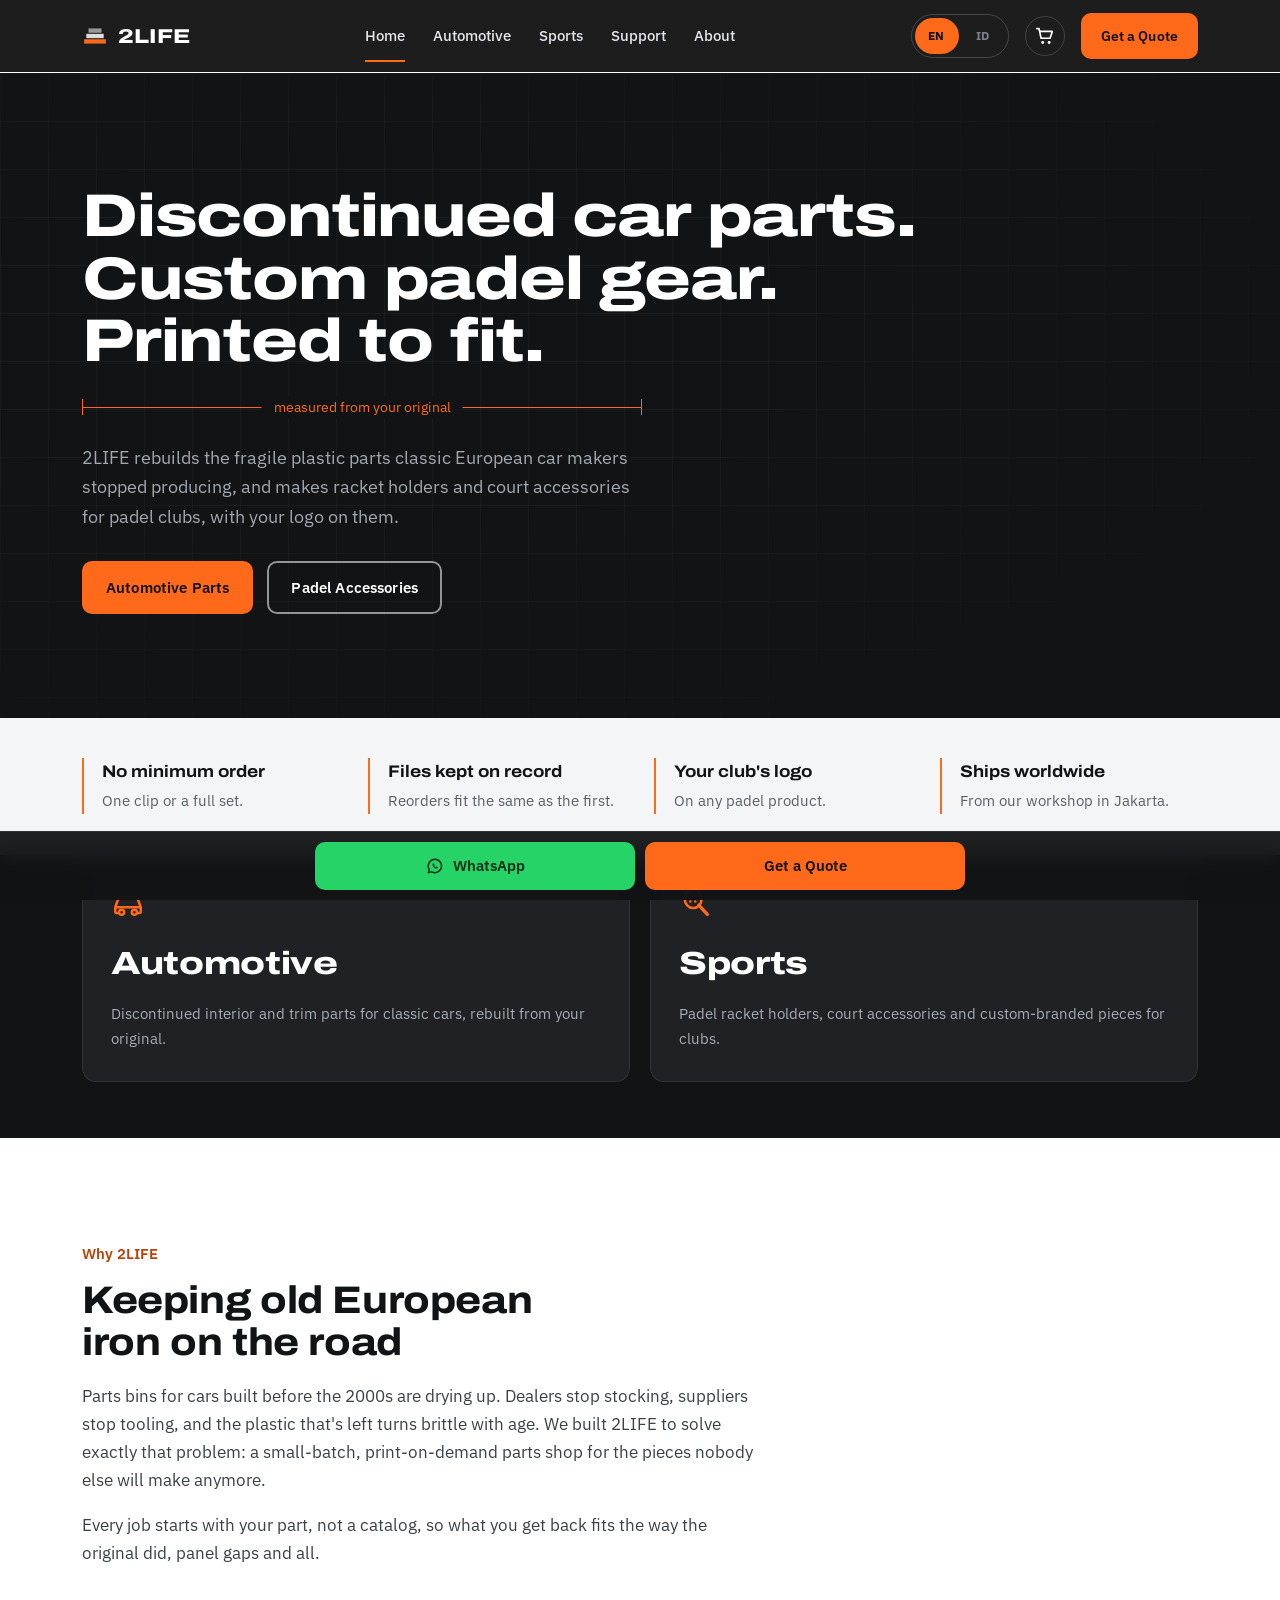
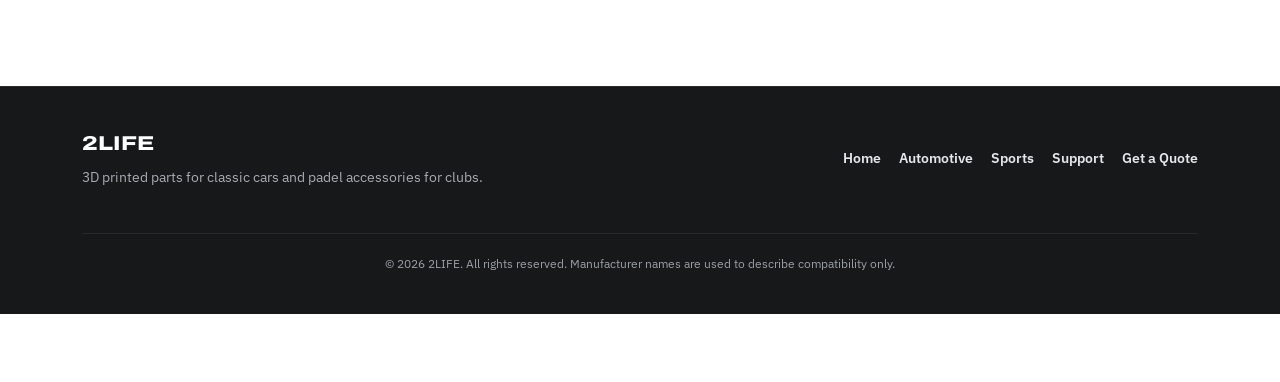
==== commit aa9d32e5: "Add files via upload" ====
--- a/index.html
+++ b/index.html
@@ -17,7 +17,7 @@
 <meta property="og:image" content="https://rakiraddyan-afk.github.io/3d-printing/img/share.png">
 <meta property="og:url" content="https://rakiraddyan-afk.github.io/3d-printing/">
 <meta name="twitter:card" content="summary_large_image">
-<link rel="stylesheet" href="css/styles.css?v=8">
+<link rel="stylesheet" href="css/styles.css?v=10">
 </head>
 <body>
 
@@ -186,8 +186,8 @@
   </div>
 </footer>
 
-<script src="js/i18n.js?v=8"></script>
-<script src="js/script.js?v=8"></script>
-<script src="js/shop.js?v=8"></script>
+<script src="js/i18n.js?v=10"></script>
+<script src="js/script.js?v=10"></script>
+<script src="js/shop.js?v=10"></script>
 </body>
 </html>
--- a/css/styles.css
+++ b/css/styles.css
@@ -1319,7 +1319,8 @@
 .section-alt .step{ background: transparent; }
 
 /* Product cards stay still: the buy controls are the interactive part */
-.card-photo, .card-photo:hover{ transform:none; box-shadow:none; }
+.card-photo, .card-photo:hover{ box-shadow:none; }
+.card-photo.is-visible:hover{ transform:none; }
 .card-photo:hover{ border-color: var(--light-grey); }
 .card-photo h3{ font-size: 1.15rem; margin-bottom: 6px; }
 .card-photo > p{ color: var(--grey-ink); }
@@ -1358,7 +1359,7 @@
   position: fixed; left: 50%; bottom: 24px; z-index: 120;
   transform: translate(-50%, 16px);
   display:flex; align-items:center; gap: 16px;
-  max-width: calc(100vw - 32px);
+  width: max-content; max-width: calc(100vw - 32px);
   padding: 12px 14px 12px 18px;
   background: var(--black); color:#fff;
   border-radius: var(--radius-sm);
@@ -1392,3 +1393,50 @@
 .card-brand-copy h3{ color:#fff; }
 .card-brand-copy p{ color: var(--grey-soft); margin: 0; }
 .card-brand-copy .buy-custom{ align-self:flex-start; margin-top: 18px; }
+
+/* ============ Smooth interactions ============ */
+/* Gallery: photos crossfade instead of cutting */
+.gallery-main{ transition: opacity 160ms ease; touch-action: pan-y; }
+.gallery-main.is-swapping{ opacity: 0; }
+.gallery-thumb{ transition: opacity 200ms var(--ease-out), border-color 200ms var(--ease-out), transform 200ms var(--ease-out); }
+.gallery-thumb:active{ transform: scale(0.94); }
+
+/* Version switch: the white pill slides between the two options */
+.seg{ position: relative; }
+.seg::before{
+  content:""; position:absolute; top:4px; bottom:4px; left:4px;
+  width: calc(50% - 6px);
+  background:#fff; border-radius: 7px;
+  box-shadow: 0 0 0 1px var(--grey-ink);
+  transition: transform 280ms var(--ease-out);
+}
+.seg[data-active="1"]::before{ transform: translateX(calc(100% + 4px)); }
+.seg-btn{ position: relative; z-index: 1; transition: color 200ms var(--ease-out); }
+.seg-btn.is-active{ background: transparent; box-shadow: none; }
+
+/* Price rolls in when the version changes */
+.buy-price strong{ display:inline-block; }
+.buy-price strong.is-ticking{ animation: price-tick 320ms var(--ease-out); }
+@keyframes price-tick{ from{ opacity:0; transform: translateY(6px); } }
+
+/* Buttons and steppers answer the press */
+.qty-btn{ transition: background-color 160ms ease, transform 120ms ease; }
+.qty-btn:active{ transform: scale(0.88); }
+.buy-add{ transition: background-color 220ms var(--ease-out), color 220ms var(--ease-out), transform 120ms ease; }
+
+/* Cart badge pops when something is added */
+.cart-count.is-popping{ animation: badge-pop 420ms var(--ease-out); }
+@keyframes badge-pop{ 0%{ transform: scale(1); } 40%{ transform: scale(1.45); } 100%{ transform: scale(1); } }
+
+/* Cart rows slide away when removed */
+.cart-item{ transition: opacity 220ms ease, transform 220ms ease, height 240ms var(--ease-out), padding 240ms var(--ease-out), margin 240ms var(--ease-out), border-width 240ms; overflow: hidden; }
+.cart-item.is-leaving{ opacity:0; transform: translateX(16px); height:0 !important; padding-top:0; padding-bottom:0; margin-bottom:-14px; border-width:0; }
+
+/* Product cards keep their scroll-in, but do not lift on hover */
+.card-photo{ transform: translateY(0); }
+.card-photo.reveal:not(.is-visible){ transform: translateY(26px); }
+.shop-hero-img{ animation: rise 900ms var(--ease-out) 120ms both; }
+.shop-hero-copy > *{ animation: rise 900ms var(--ease-out) both; }
+.shop-hero-copy > :nth-child(2){ animation-delay: 80ms; }
+.shop-hero-copy > :nth-child(3){ animation-delay: 160ms; }
+.shop-hero-copy > :nth-child(4){ animation-delay: 240ms; }
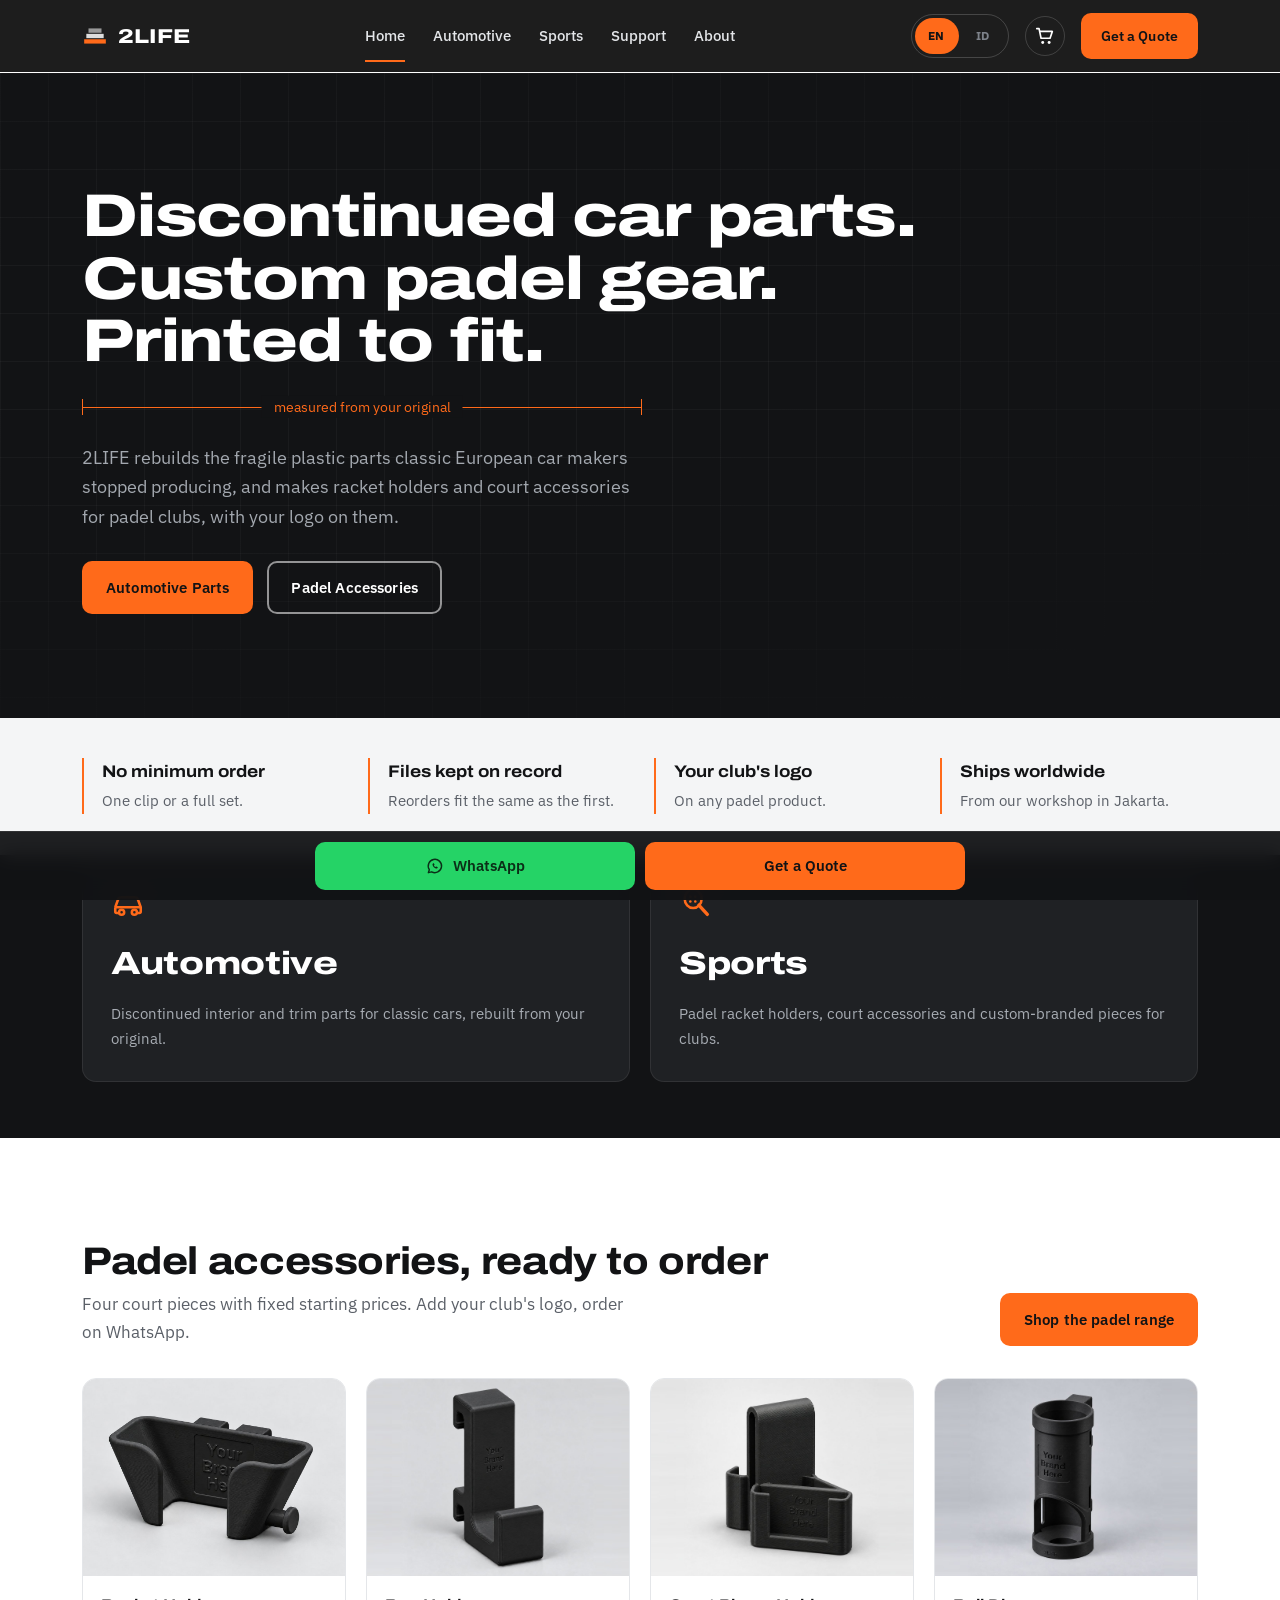
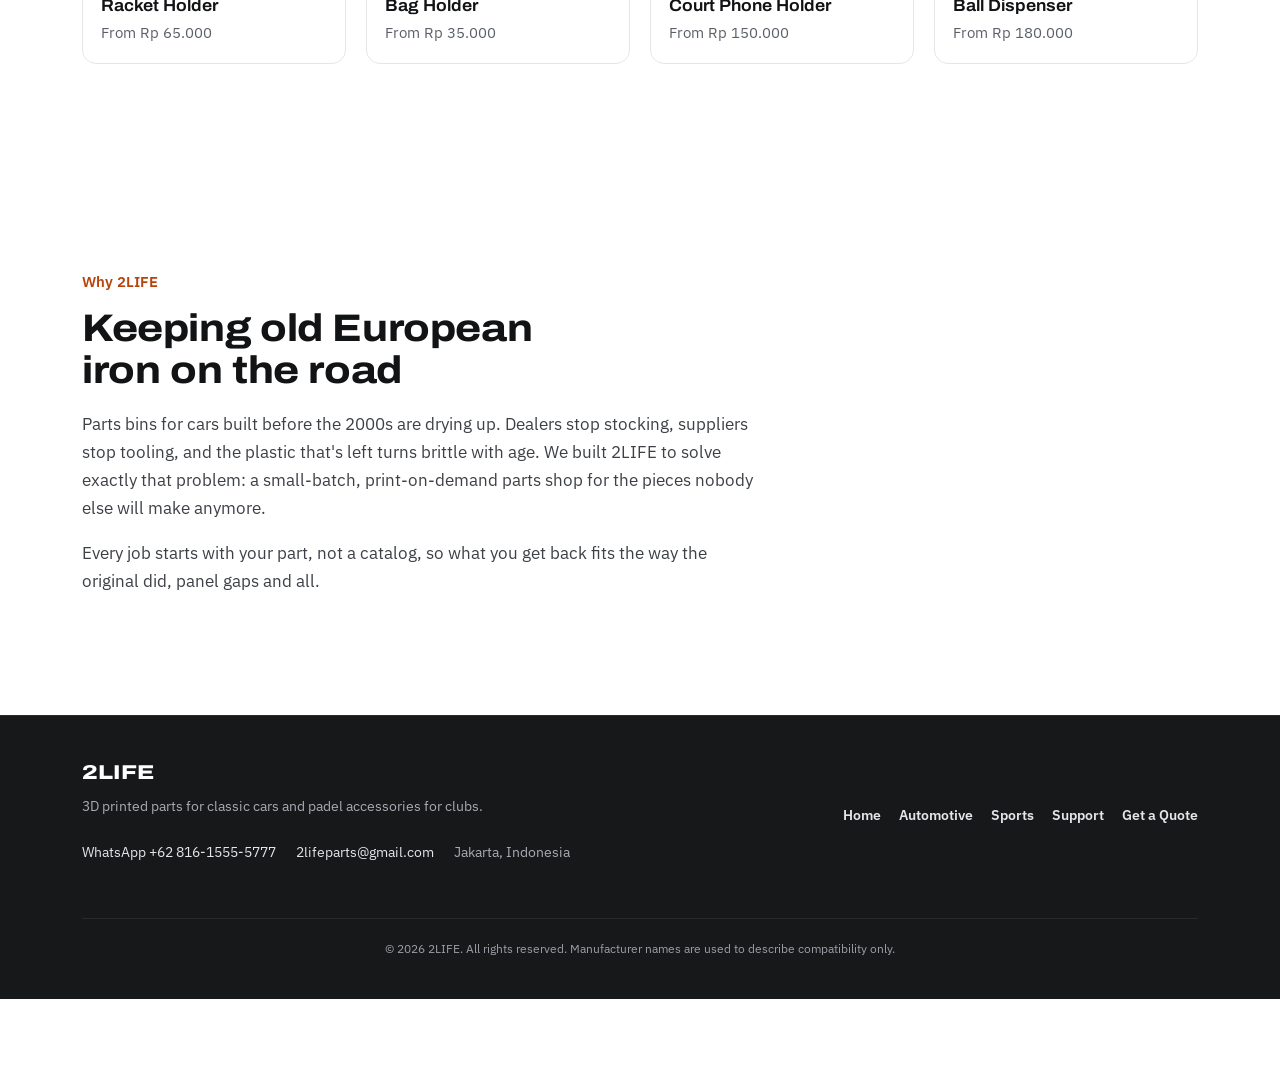
==== commit 5bc370cc: "Add files via upload" ====
--- a/index.html
+++ b/index.html
@@ -4,20 +4,22 @@
 <meta charset="UTF-8">
 <meta name="viewport" content="width=device-width, initial-scale=1.0">
 <title>2LIFE | 3D Printed Automotive Parts &amp; Padel Accessories</title>
-<meta name="description" content="2LIFE reverse-engineers and 3D prints fragile, discontinued plastic parts for classic European cars: trim clips, dashboard parts, housings and more.">
+<meta name="description" content="2LIFE 3D prints discontinued plastic parts for classic European cars and custom-branded padel court accessories for clubs. Made in Jakarta.">
 <link rel="icon" href="data:image/svg+xml,%3Csvg xmlns='http://www.w3.org/2000/svg' viewBox='0 0 32 32'%3E%3Crect width='32' height='32' rx='6' fill='%230a0a0a'/%3E%3Cpath d='M8 22 L16 10 L24 22 Z' fill='none' stroke='%23ff6a1a' stroke-width='2'/%3E%3C/svg%3E">
 <link rel="preconnect" href="https://fonts.googleapis.com">
 <link rel="preconnect" href="https://fonts.gstatic.com" crossorigin>
 <link href="https://fonts.googleapis.com/css2?family=Archivo:wdth,wght@100..125,500..800&family=IBM+Plex+Sans:wght@400;500;600&display=swap" rel="stylesheet">
+<link rel="canonical" href="https://rakiraddyan-afk.github.io/3d-printing/">
 <meta name="theme-color" content="#121315">
 <meta property="og:type" content="website">
 <meta property="og:site_name" content="2LIFE">
-<meta property="og:title" content="2LIFE | 3D Printed Automotive Parts & Padel Accessories">
-<meta property="og:description" content="Discontinued classic-car parts rebuilt from your original, and padel accessories made for clubs. 3D printed in Jakarta.">
+<meta property="og:title" content="2LIFE | 3D Printed Automotive Parts &amp; Padel Accessories">
+<meta property="og:description" content="2LIFE 3D prints discontinued plastic parts for classic European cars and custom-branded padel court accessories for clubs. Made in Jakarta.">
 <meta property="og:image" content="https://rakiraddyan-afk.github.io/3d-printing/img/share.png">
 <meta property="og:url" content="https://rakiraddyan-afk.github.io/3d-printing/">
 <meta name="twitter:card" content="summary_large_image">
-<link rel="stylesheet" href="css/styles.css?v=10">
+<link rel="stylesheet" href="css/styles.css?v=11">
+<script type="application/ld+json">{"@context":"https://schema.org","@type":"Organization","name":"2LIFE","url":"https://rakiraddyan-afk.github.io/3d-printing/","logo":"https://rakiraddyan-afk.github.io/3d-printing/img/share.png","email":"2lifeparts@gmail.com","telephone":"+62-816-1555-5777","address":{"@type":"PostalAddress","addressLocality":"Jakarta","addressCountry":"ID"},"contactPoint":{"@type":"ContactPoint","telephone":"+62-816-1555-5777","contactType":"sales","availableLanguage":["en","id"]}}</script>
 </head>
 <body>
 
@@ -33,7 +35,7 @@
         <rect x="6" y="5" width="12" height="4" fill="#ffffff" opacity="0.55"/>
       </svg>
     </span>
-    <h1 class="lang-gate-title">Choose your language<br><span class="text-orange">Pilih bahasa Anda</span></h1>
+    <p class="lang-gate-title">Choose your language<br><span class="text-orange">Pilih bahasa Anda</span></p>
     <div class="lang-gate-options">
       <button type="button" class="lang-gate-btn" data-lang="en">
         <span class="lang-gate-code">EN</span>
@@ -140,6 +142,41 @@
     </div>
   </section>
 
+  <!-- ===== PADEL RANGE ===== -->
+  <section class="section shop-strip" id="padel-range">
+    <div class="container">
+      <div class="shop-strip-head">
+        <div>
+          <h2 class="section-title" data-i18n="home.shop.title">Padel accessories, ready to order</h2>
+          <p class="section-sub" data-i18n="home.shop.sub">Four court pieces with fixed starting prices. Add your club's logo, order on WhatsApp.</p>
+        </div>
+        <a href="sports.html" class="btn btn-primary" data-i18n="home.shop.cta">Shop the padel range</a>
+      </div>
+      <div class="strip-grid">
+        <a class="strip-tile reveal" href="sports.html#racket-holder">
+          <img src="img/sports/indoor-racket-holder-1.jpg" alt="" width="1000" height="1000" loading="lazy" decoding="async">
+          <span class="strip-name" data-i18n="sports.p1.title"></span>
+          <span class="strip-price"><span data-i18n="shop.from">From</span> Rp 65.000</span>
+        </a>
+        <a class="strip-tile reveal" href="sports.html#bag-holder">
+          <img src="img/sports/bag-holder-1.jpg" alt="" width="1334" height="1000" loading="lazy" decoding="async">
+          <span class="strip-name" data-i18n="sports.p3.title"></span>
+          <span class="strip-price"><span data-i18n="shop.from">From</span> Rp 35.000</span>
+        </a>
+        <a class="strip-tile reveal" href="sports.html#phone-holder">
+          <img src="img/sports/phone-holder-1.jpg" alt="" width="1334" height="1000" loading="lazy" decoding="async">
+          <span class="strip-name" data-i18n="sports.p4.title"></span>
+          <span class="strip-price"><span data-i18n="shop.from">From</span> Rp 150.000</span>
+        </a>
+        <a class="strip-tile reveal" href="sports.html#ball-dispenser">
+          <img src="img/sports/ball-dispenser-1.jpg" alt="" width="1334" height="1000" loading="lazy" decoding="async">
+          <span class="strip-name" data-i18n="sports.p5.title"></span>
+          <span class="strip-price"><span data-i18n="shop.from">From</span> Rp 180.000</span>
+        </a>
+      </div>
+    </div>
+  </section>
+
   <!-- ===== ABOUT ===== -->
   <section class="section about" id="about">
     <div class="container about-inner">
@@ -172,6 +209,11 @@
     <div class="footer-brand">
       <span class="logo-text">2LIFE</span>
       <p data-i18n="footer.tagline">3D printed parts for classic European cars.</p>
+      <ul class="footer-contact">
+        <li><a href="https://wa.me/6281615555777" target="_blank" rel="noopener">WhatsApp +62 816-1555-5777</a></li>
+        <li><a href="mailto:2lifeparts@gmail.com">2lifeparts@gmail.com</a></li>
+        <li data-i18n="footer.location">Jakarta, Indonesia</li>
+      </ul>
     </div>
 
     <nav class="footer-nav" aria-label="Footer">
@@ -186,8 +228,8 @@
   </div>
 </footer>
 
-<script src="js/i18n.js?v=10"></script>
-<script src="js/script.js?v=10"></script>
-<script src="js/shop.js?v=10"></script>
+<script src="js/i18n.js?v=11"></script>
+<script src="js/script.js?v=11"></script>
+<script src="js/shop.js?v=11"></script>
 </body>
 </html>
--- a/css/styles.css
+++ b/css/styles.css
@@ -1440,3 +1440,32 @@
 .shop-hero-copy > :nth-child(2){ animation-delay: 80ms; }
 .shop-hero-copy > :nth-child(3){ animation-delay: 160ms; }
 .shop-hero-copy > :nth-child(4){ animation-delay: 240ms; }
+
+/* ============ Home: padel range strip ============ */
+.shop-strip-head{ display:flex; align-items:flex-end; justify-content:space-between; gap:24px; flex-wrap:wrap; margin-bottom: 32px; }
+.shop-strip-head .section-title{ margin-bottom: 8px; }
+.shop-strip-head .section-sub{ margin: 0; }
+.strip-grid{ display:grid; grid-template-columns: repeat(auto-fit, minmax(min(100%, 210px), 1fr)); gap: 20px; }
+.strip-tile{
+  display:flex; flex-direction:column;
+  background:#fff; border:1px solid var(--light-grey); border-radius: var(--radius); overflow:hidden;
+  transition: border-color 220ms var(--ease-out);
+}
+.strip-tile:hover, .strip-tile:focus-visible{ border-color: var(--grey-ink); }
+.strip-tile:focus-visible{ outline:2px solid var(--orange); outline-offset:3px; }
+.strip-tile img{ width:100%; height:auto; aspect-ratio: 4 / 3; object-fit:cover; background:#dcdde0; transition: transform 500ms var(--ease-out); }
+.strip-tile:hover img{ transform: scale(1.03); }
+.strip-name{ padding: 16px 18px 2px; font-family: var(--display); font-stretch: 105%; font-weight: 650; font-size: 1.05rem; color: var(--black); }
+.strip-price{ padding: 0 18px 18px; font-size: 0.92rem; color: var(--grey-ink); }
+@media (max-width: 520px){ .strip-grid{ grid-template-columns: 1fr 1fr; gap: 12px; } .strip-name{ padding: 12px 12px 2px; font-size: 0.95rem; } .strip-price{ padding: 0 12px 14px; font-size: 0.85rem; } }
+
+/* ============ Footer contact ============ */
+.footer-contact{ display:flex; flex-wrap:wrap; gap: 4px 20px; margin: 12px 0 0; padding:0; list-style:none; font-size: 0.9rem; color: var(--grey-soft); }
+.footer-contact a{ display:inline-flex; align-items:center; min-height: 44px; color: var(--light-grey); }
+.footer-contact a:hover{ color: var(--orange); }
+.footer-contact li{ display:inline-flex; align-items:center; min-height: 44px; }
+
+/* product anchors land below the sticky header */
+.card-photo[id]{ scroll-margin-top: 96px; }
+@media (max-width: 900px){ .card-photo[id]{ scroll-margin-top: 132px; } }
+.cart-item-name a:hover{ color: var(--orange-ink); text-decoration: underline; }
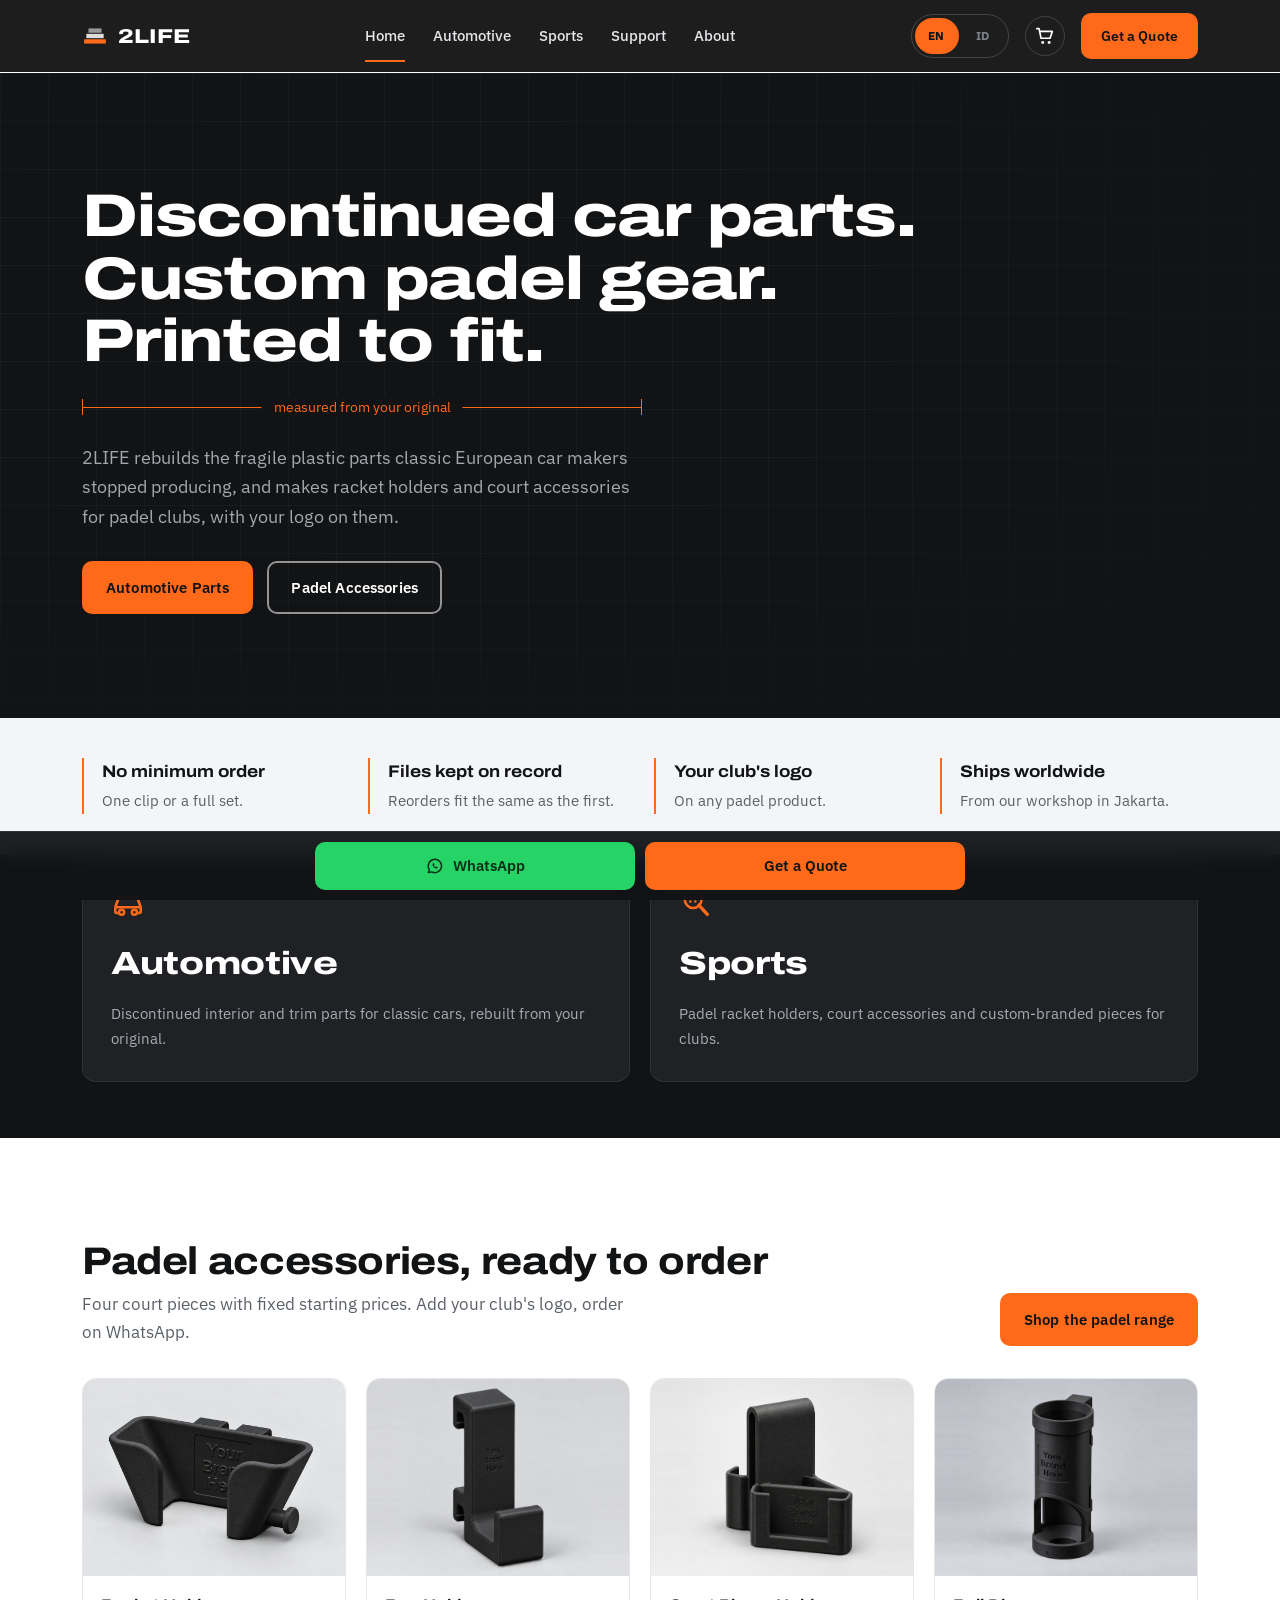
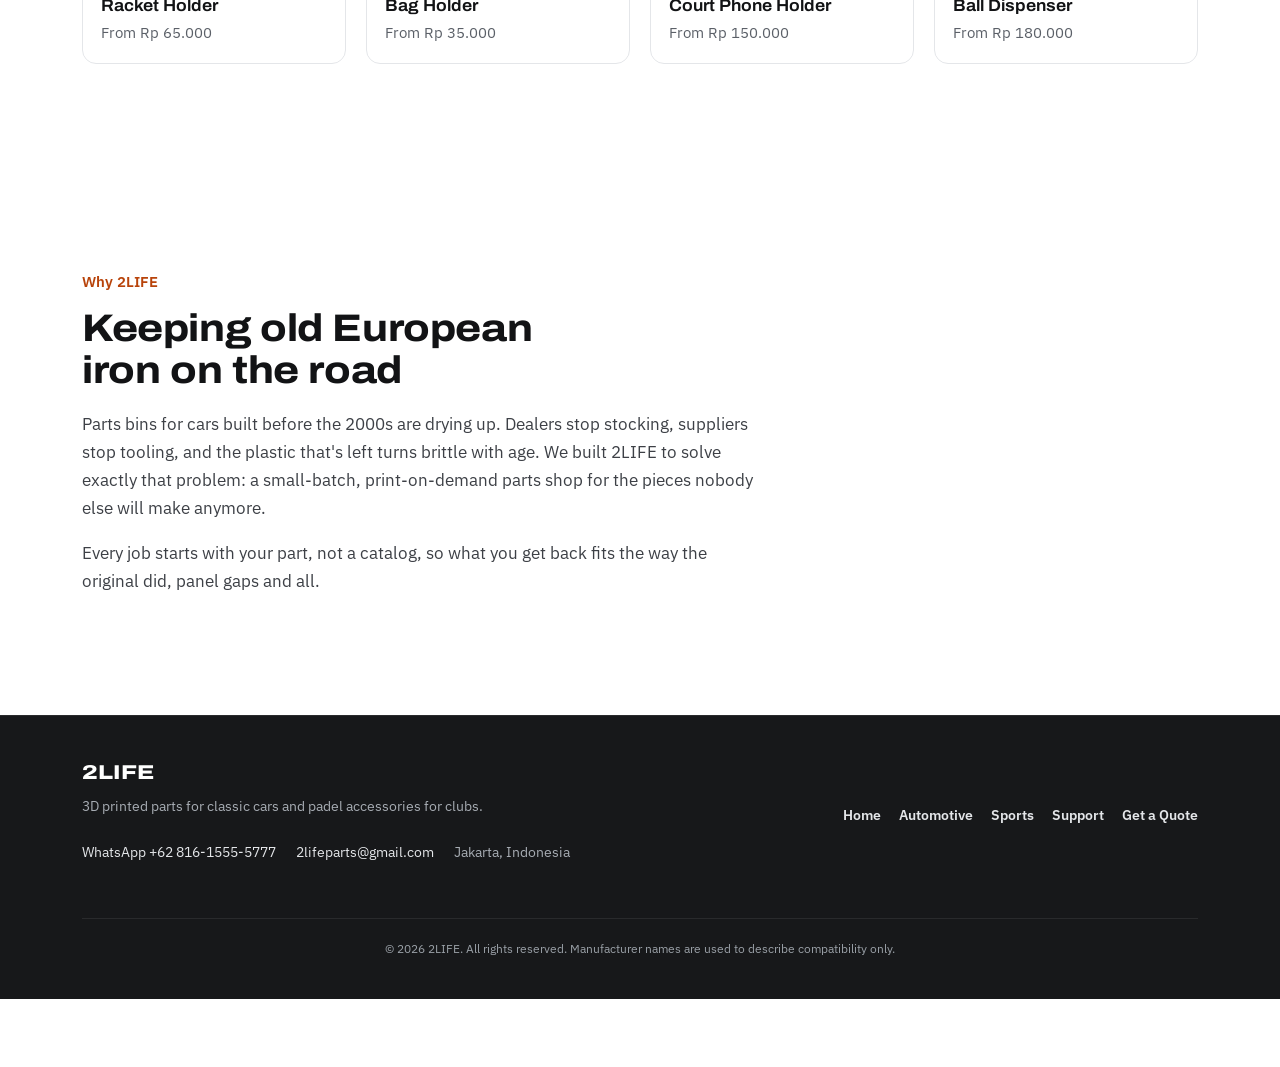
==== commit 3e1041a4: "Add files via upload" ====
--- a/index.html
+++ b/index.html
@@ -18,7 +18,7 @@
 <meta property="og:image" content="https://rakiraddyan-afk.github.io/3d-printing/img/share.png">
 <meta property="og:url" content="https://rakiraddyan-afk.github.io/3d-printing/">
 <meta name="twitter:card" content="summary_large_image">
-<link rel="stylesheet" href="css/styles.css?v=11">
+<link rel="stylesheet" href="css/styles.css?v=12">
 <script type="application/ld+json">{"@context":"https://schema.org","@type":"Organization","name":"2LIFE","url":"https://rakiraddyan-afk.github.io/3d-printing/","logo":"https://rakiraddyan-afk.github.io/3d-printing/img/share.png","email":"2lifeparts@gmail.com","telephone":"+62-816-1555-5777","address":{"@type":"PostalAddress","addressLocality":"Jakarta","addressCountry":"ID"},"contactPoint":{"@type":"ContactPoint","telephone":"+62-816-1555-5777","contactType":"sales","availableLanguage":["en","id"]}}</script>
 </head>
 <body>
@@ -228,8 +228,8 @@
   </div>
 </footer>
 
-<script src="js/i18n.js?v=11"></script>
-<script src="js/script.js?v=11"></script>
-<script src="js/shop.js?v=11"></script>
+<script src="js/i18n.js?v=12"></script>
+<script src="js/script.js?v=12"></script>
+<script src="js/shop.js?v=12"></script>
 </body>
 </html>
--- a/css/styles.css
+++ b/css/styles.css
@@ -1469,3 +1469,30 @@
 .card-photo[id]{ scroll-margin-top: 96px; }
 @media (max-width: 900px){ .card-photo[id]{ scroll-margin-top: 132px; } }
 .cart-item-name a:hover{ color: var(--orange-ink); text-decoration: underline; }
+
+/* ============ "Request sent" confirmation ============ */
+.confirm{
+  width: min(440px, calc(100vw - 32px));
+  padding: 36px 28px 28px;
+  border: 0; border-radius: var(--radius);
+  background:#fff; color: var(--near-black);
+  text-align:center;
+  box-shadow: 0 24px 64px rgba(0,0,0,0.35);
+}
+.confirm::backdrop{ background: rgba(10,10,10,0.62); backdrop-filter: blur(3px); }
+.confirm[open]{ animation: confirm-in 360ms var(--ease-out); }
+.confirm[open]::backdrop{ animation: confirm-fade 260ms ease; }
+@keyframes confirm-in{ from{ opacity:0; transform: translateY(14px) scale(0.96); } }
+@keyframes confirm-fade{ from{ opacity:0; } }
+.confirm-check{ display:inline-flex; color:#1f9d55; margin-bottom: 14px; }
+.confirm-check circle{ stroke-dasharray: 139; stroke-dashoffset: 139; animation: confirm-draw 520ms var(--ease-out) 120ms forwards; }
+.confirm-check path{ stroke-dasharray: 32; stroke-dashoffset: 32; animation: confirm-draw 320ms var(--ease-out) 520ms forwards; }
+@keyframes confirm-draw{ to{ stroke-dashoffset: 0; } }
+.confirm h2{ font-size: 1.6rem; color: var(--black); margin: 0 0 10px; }
+.confirm p{ margin: 0 auto 10px; max-width: 34ch; color: var(--near-black); overflow-wrap: anywhere; }
+.confirm .confirm-hint{ font-size: 0.9rem; color: var(--grey-ink); }
+.confirm-actions{ display:flex; flex-wrap:wrap; gap: 10px; justify-content:center; margin-top: 22px; }
+.confirm-actions .btn{ flex: 1 1 150px; }
+@media (prefers-reduced-motion: reduce){
+  .confirm-check circle, .confirm-check path{ stroke-dashoffset: 0; }
+}
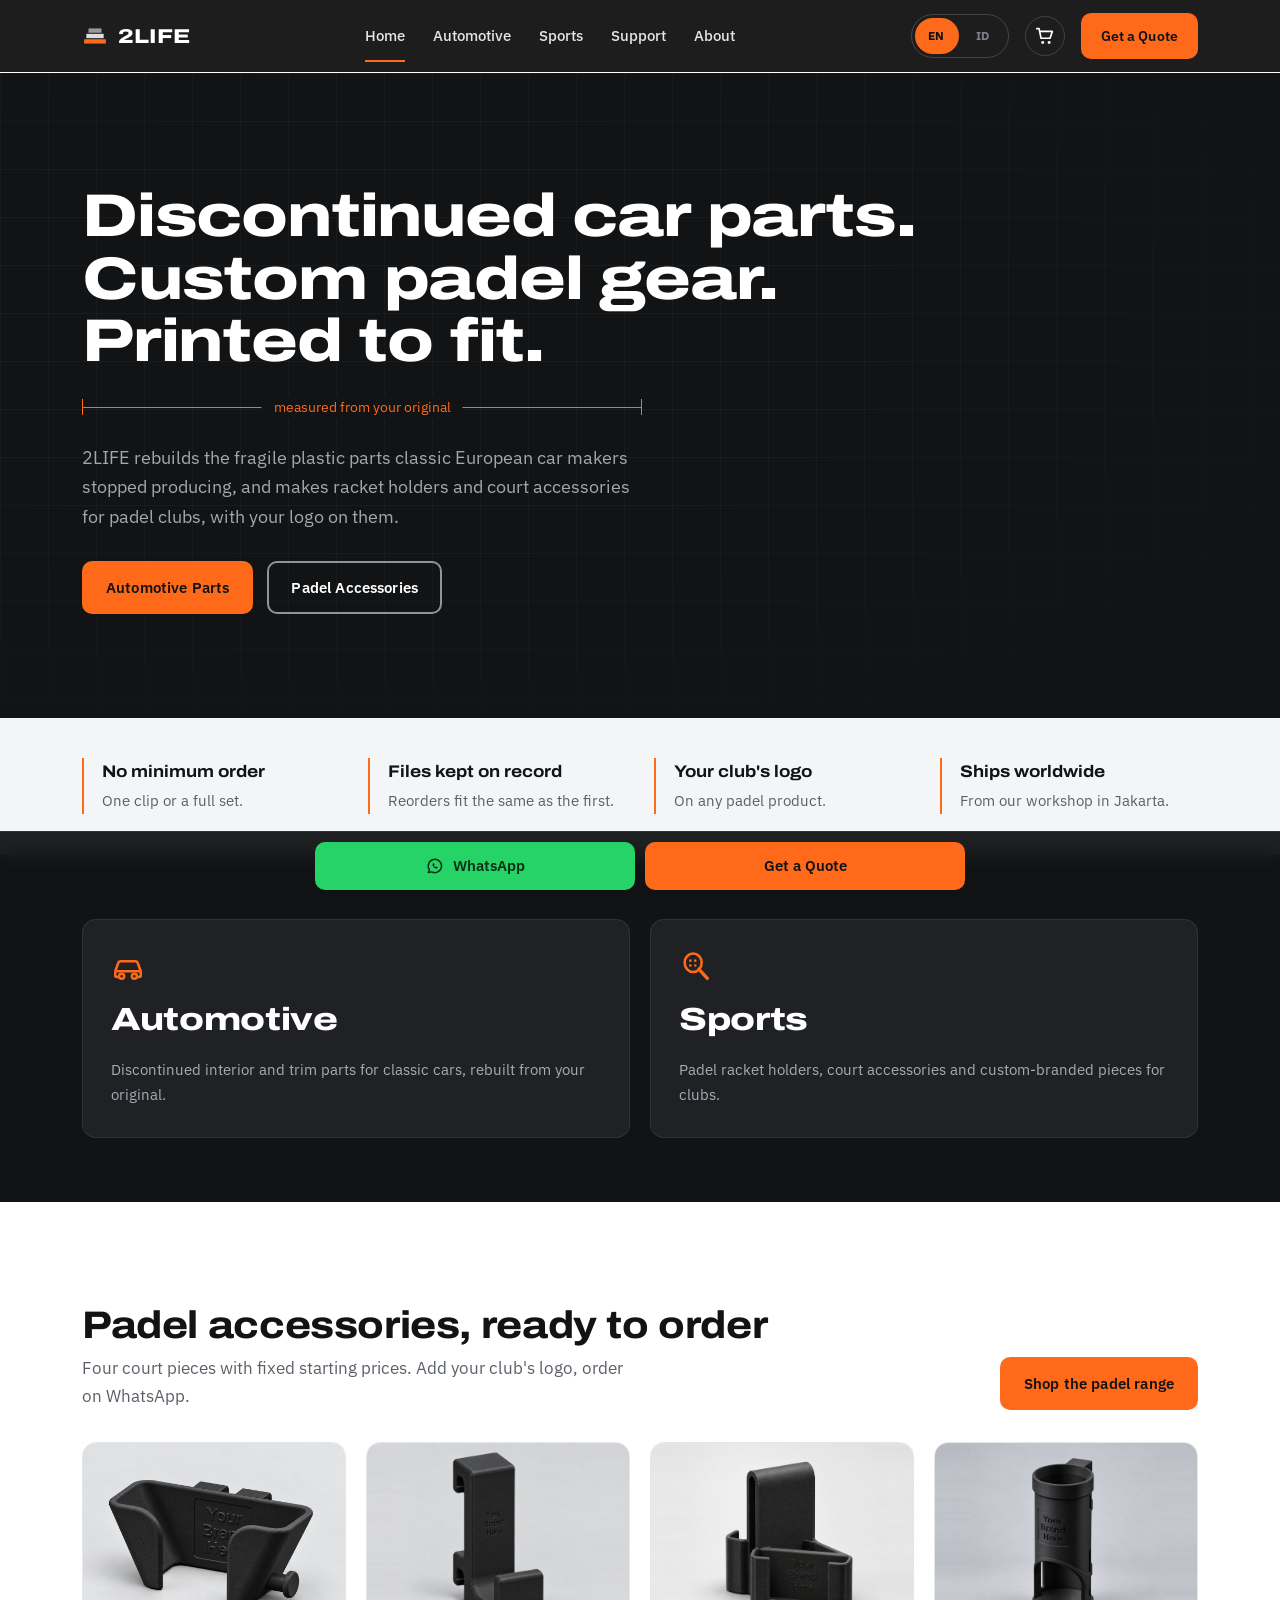
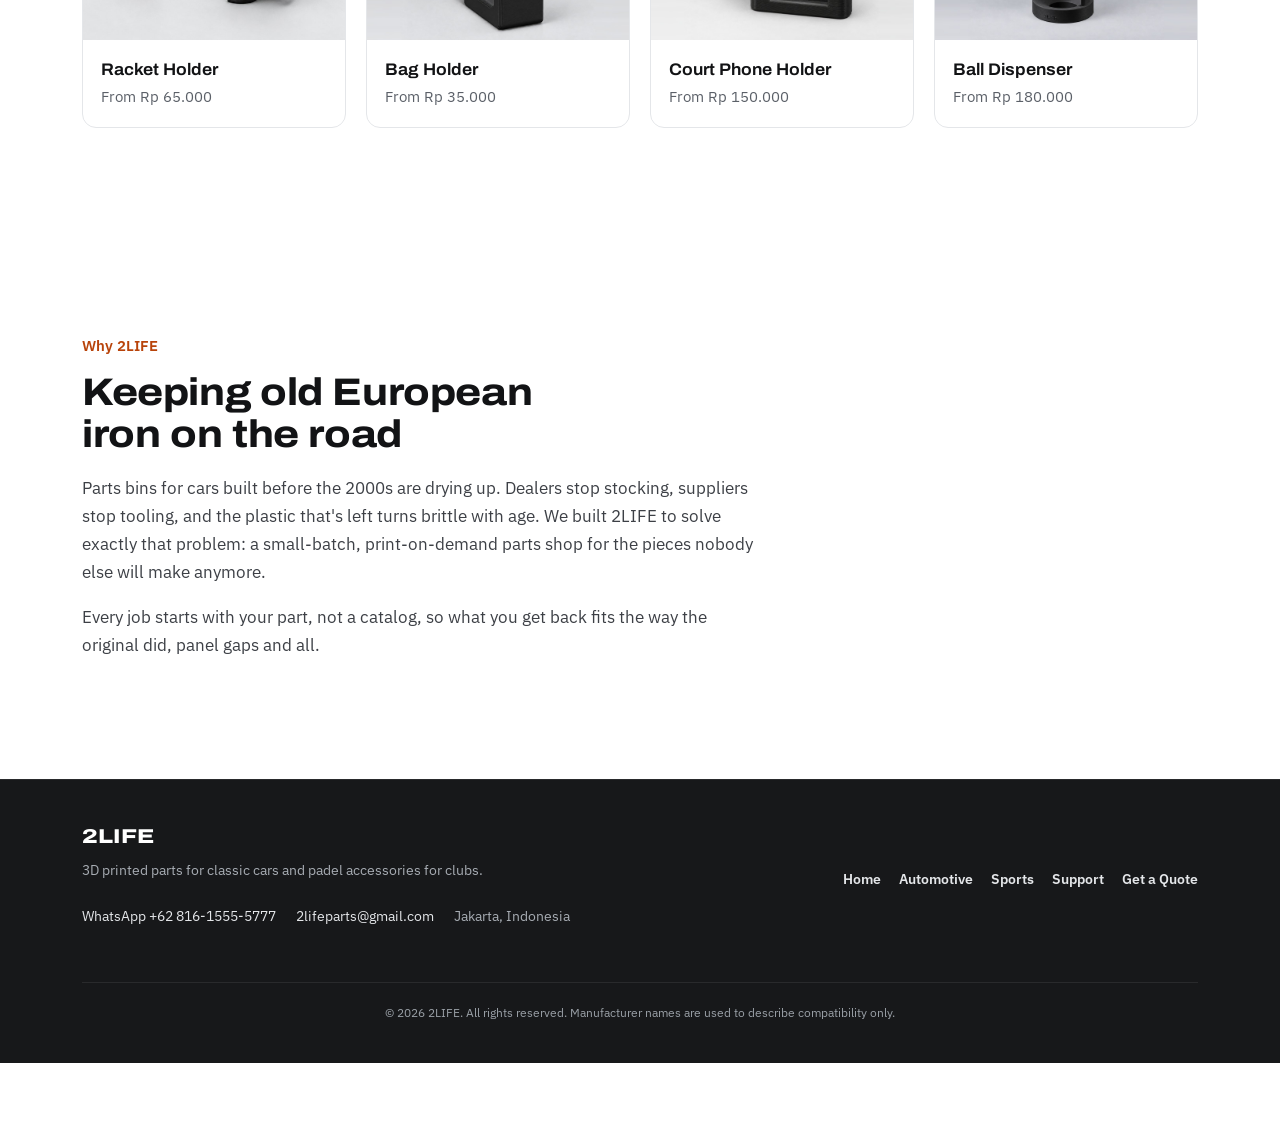
==== commit c20183d4: "Add files via upload" ====
--- a/index.html
+++ b/index.html
@@ -18,7 +18,7 @@
 <meta property="og:image" content="https://rakiraddyan-afk.github.io/3d-printing/img/share.png">
 <meta property="og:url" content="https://rakiraddyan-afk.github.io/3d-printing/">
 <meta name="twitter:card" content="summary_large_image">
-<link rel="stylesheet" href="css/styles.css?v=12">
+<link rel="stylesheet" href="css/styles.css?v=13">
 <script type="application/ld+json">{"@context":"https://schema.org","@type":"Organization","name":"2LIFE","url":"https://rakiraddyan-afk.github.io/3d-printing/","logo":"https://rakiraddyan-afk.github.io/3d-printing/img/share.png","email":"2lifeparts@gmail.com","telephone":"+62-816-1555-5777","address":{"@type":"PostalAddress","addressLocality":"Jakarta","addressCountry":"ID"},"contactPoint":{"@type":"ContactPoint","telephone":"+62-816-1555-5777","contactType":"sales","availableLanguage":["en","id"]}}</script>
 </head>
 <body>
--- a/css/styles.css
+++ b/css/styles.css
@@ -1496,3 +1496,7 @@
 @media (prefers-reduced-motion: reduce){
   .confirm-check circle, .confirm-check path{ stroke-dashoffset: 0; }
 }
+
+/* Home: equal space above and below the Automotive / Sports cards */
+.divisions{ padding: clamp(40px, 5vw, 64px) 0; }
+.division-icon{ display:flex; align-items:center; height: 34px; }
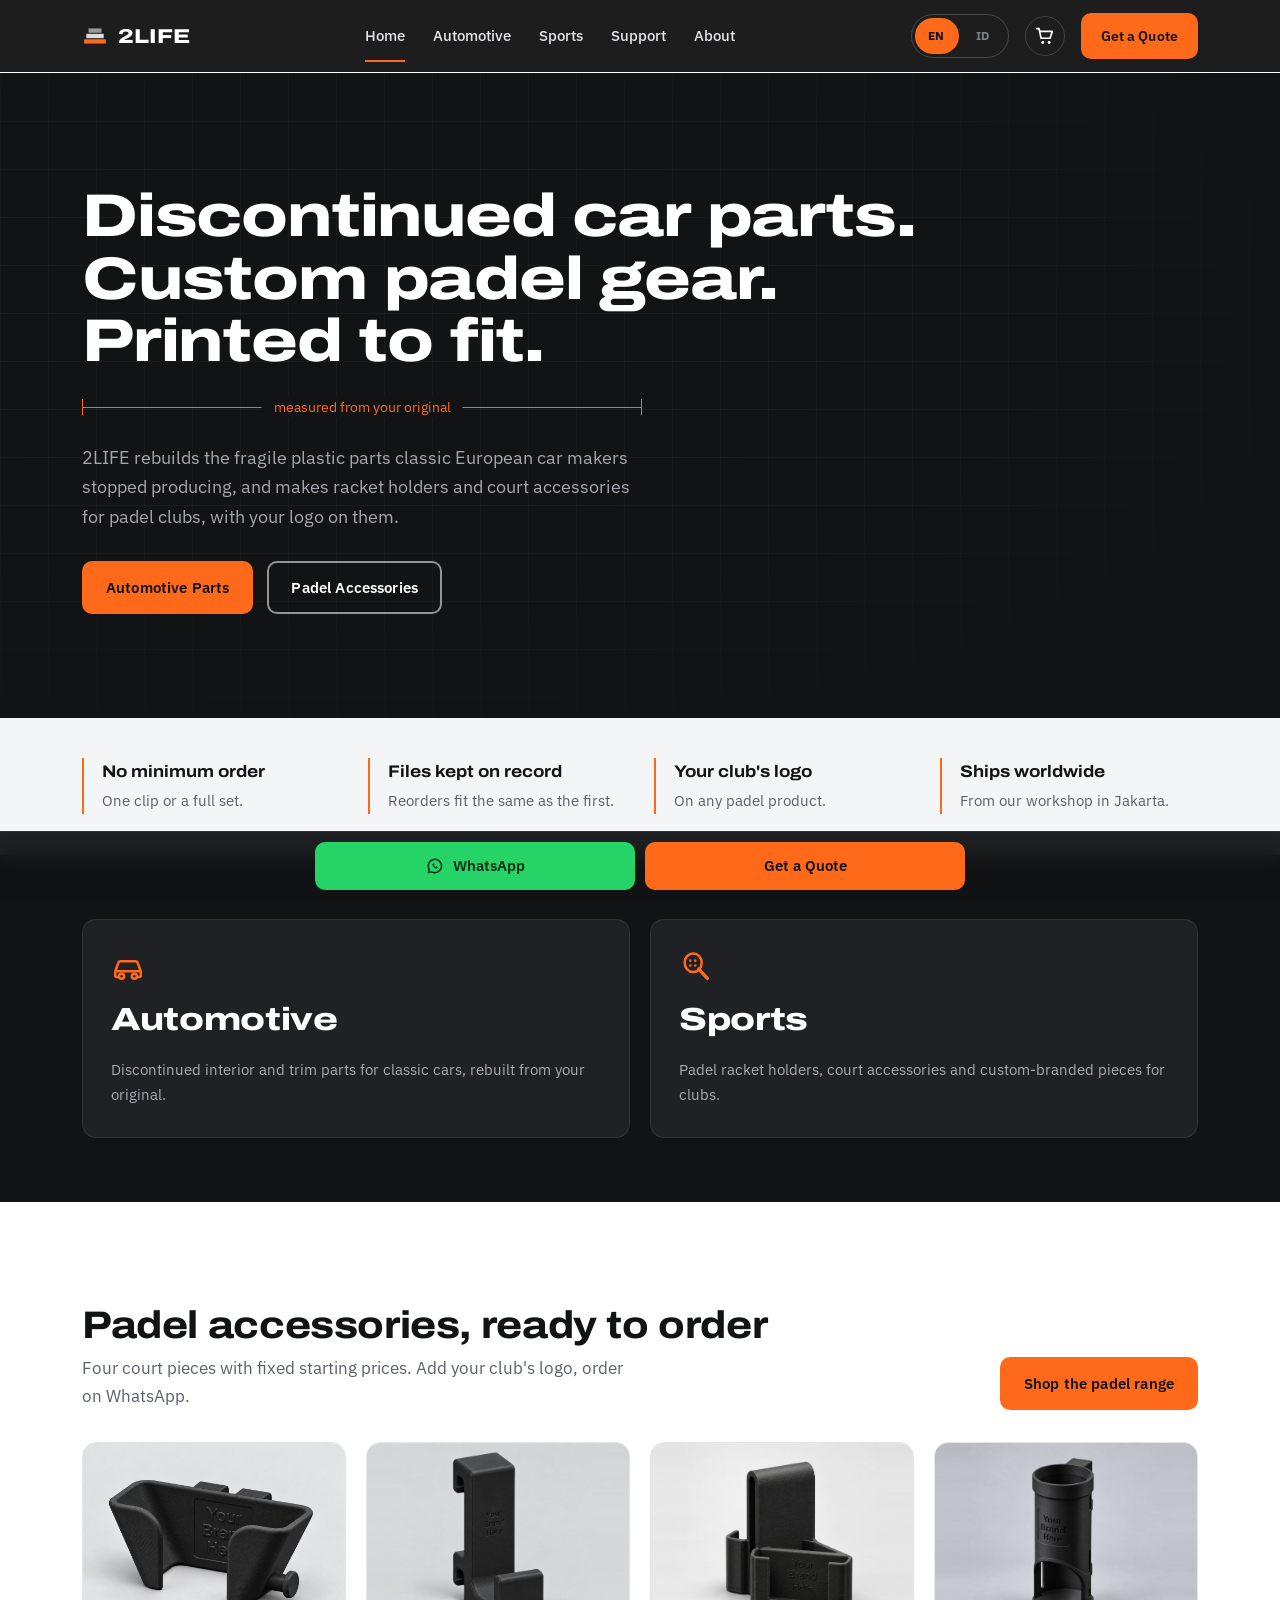
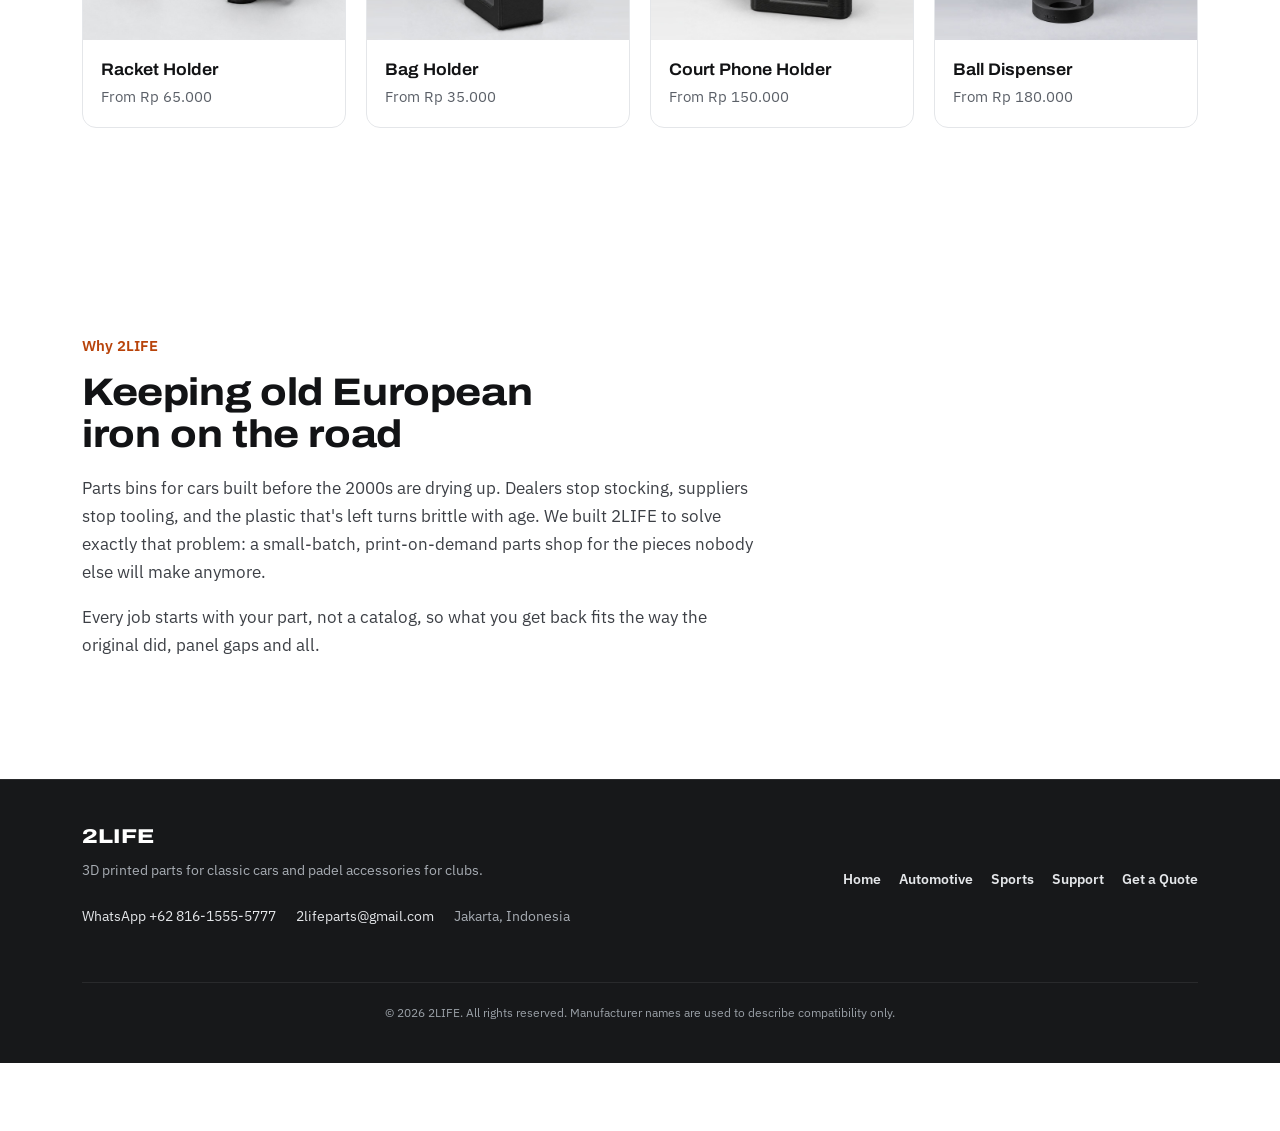
==== commit fdec2b0c: "Add files via upload" ====
--- a/index.html
+++ b/index.html
@@ -18,7 +18,7 @@
 <meta property="og:image" content="https://rakiraddyan-afk.github.io/3d-printing/img/share.png">
 <meta property="og:url" content="https://rakiraddyan-afk.github.io/3d-printing/">
 <meta name="twitter:card" content="summary_large_image">
-<link rel="stylesheet" href="css/styles.css?v=13">
+<link rel="stylesheet" href="css/styles.css?v=14">
 <script type="application/ld+json">{"@context":"https://schema.org","@type":"Organization","name":"2LIFE","url":"https://rakiraddyan-afk.github.io/3d-printing/","logo":"https://rakiraddyan-afk.github.io/3d-printing/img/share.png","email":"2lifeparts@gmail.com","telephone":"+62-816-1555-5777","address":{"@type":"PostalAddress","addressLocality":"Jakarta","addressCountry":"ID"},"contactPoint":{"@type":"ContactPoint","telephone":"+62-816-1555-5777","contactType":"sales","availableLanguage":["en","id"]}}</script>
 </head>
 <body>
@@ -228,8 +228,8 @@
   </div>
 </footer>
 
-<script src="js/i18n.js?v=12"></script>
-<script src="js/script.js?v=12"></script>
-<script src="js/shop.js?v=12"></script>
+<script src="js/i18n.js?v=14"></script>
+<script src="js/script.js?v=14"></script>
+<script src="js/shop.js?v=14"></script>
 </body>
 </html>
--- a/css/styles.css
+++ b/css/styles.css
@@ -1500,3 +1500,19 @@
 /* Home: equal space above and below the Automotive / Sports cards */
 .divisions{ padding: clamp(40px, 5vw, 64px) 0; }
 .division-icon{ display:flex; align-items:center; height: 34px; }
+
+/* ============ Colour choice ============ */
+.buy-color-label{ margin: 0 0 8px; font-size: 0.86rem; color: var(--grey-ink); }
+.swatches{ display:flex; flex-wrap:wrap; gap: 8px; margin-bottom: 14px; }
+.swatch{
+  position: relative;
+  width: 34px; height: 34px; padding: 0;
+  border-radius: 999px; border: 1px solid rgba(0,0,0,0.22);
+  cursor: pointer;
+  transition: transform 160ms var(--ease-out), box-shadow 200ms var(--ease-out);
+}
+.swatch::after{ content:""; position:absolute; inset:-6px; } /* comfortable tap area */
+.swatch:hover{ transform: scale(1.08); }
+.swatch:active{ transform: scale(0.94); }
+.swatch.is-active{ box-shadow: 0 0 0 2px #fff, 0 0 0 4px var(--black); }
+.swatch:focus-visible{ outline: 2px solid var(--orange); outline-offset: 5px; }
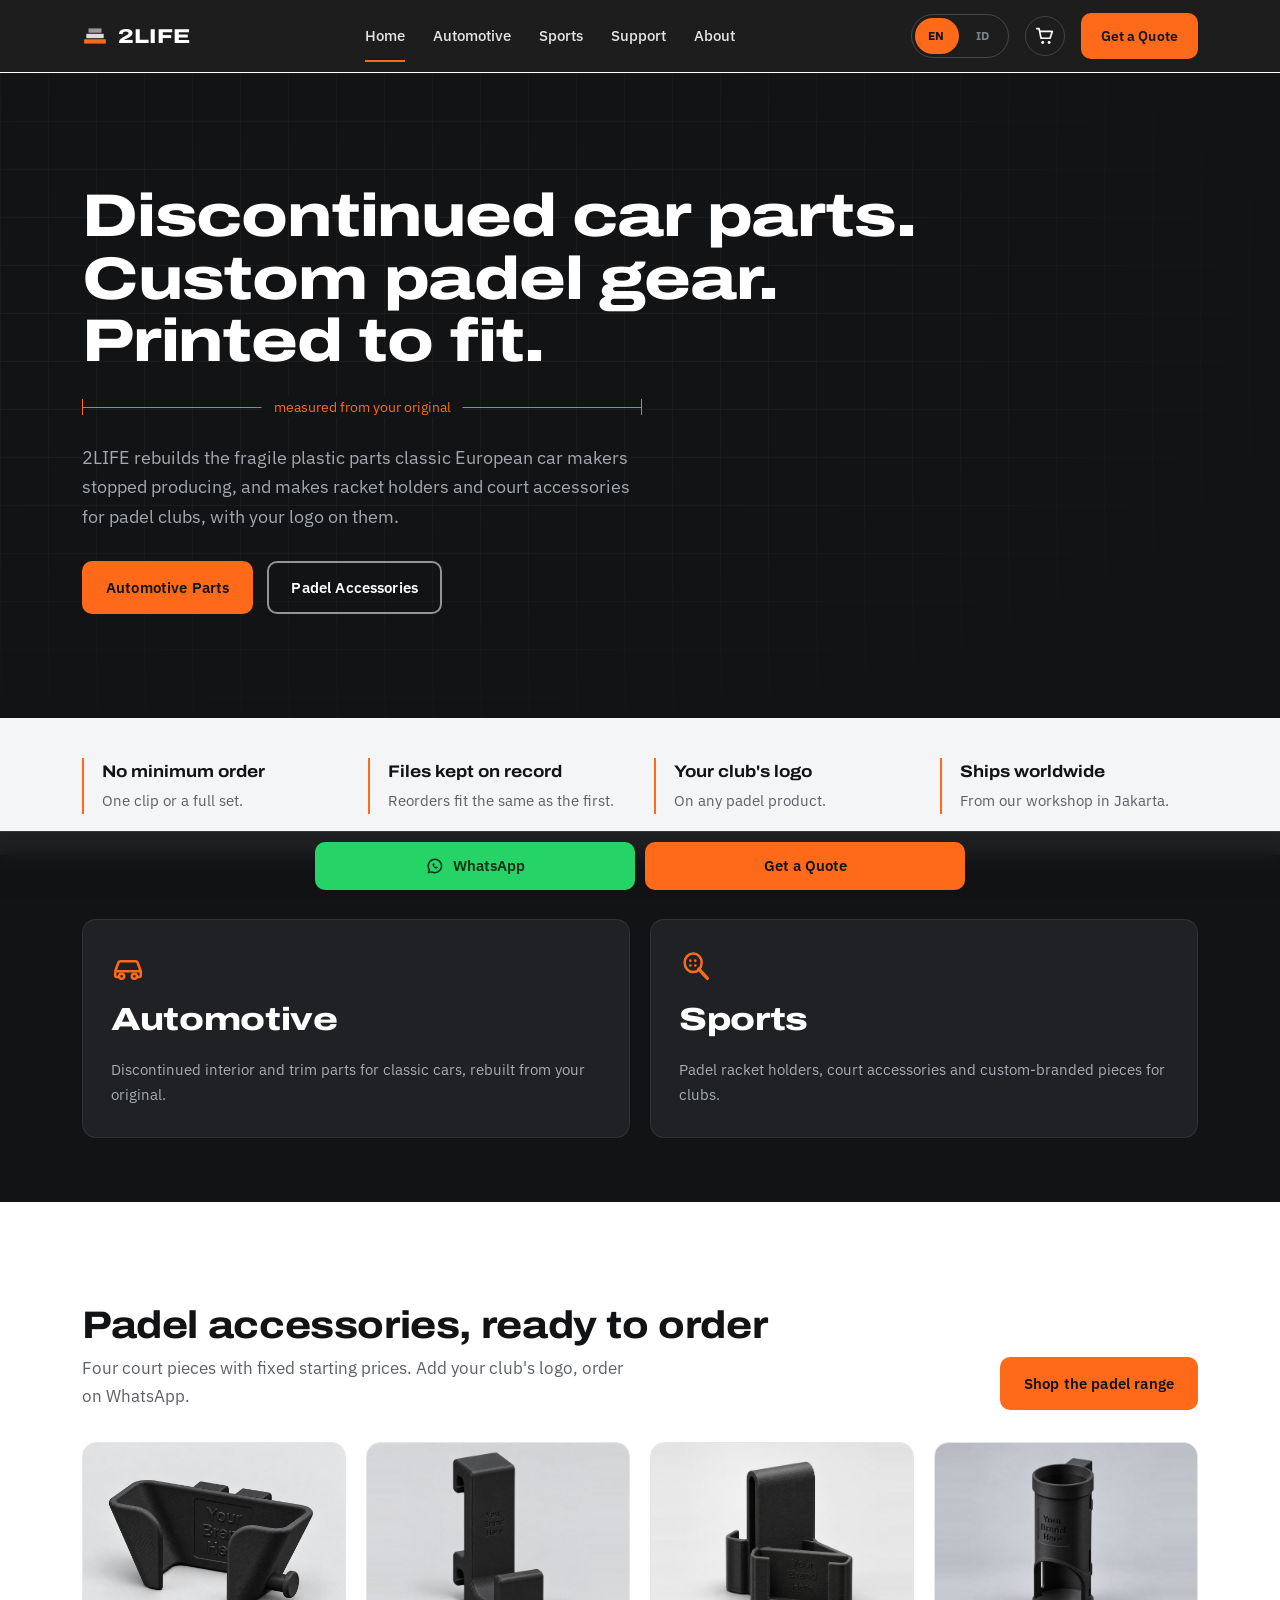
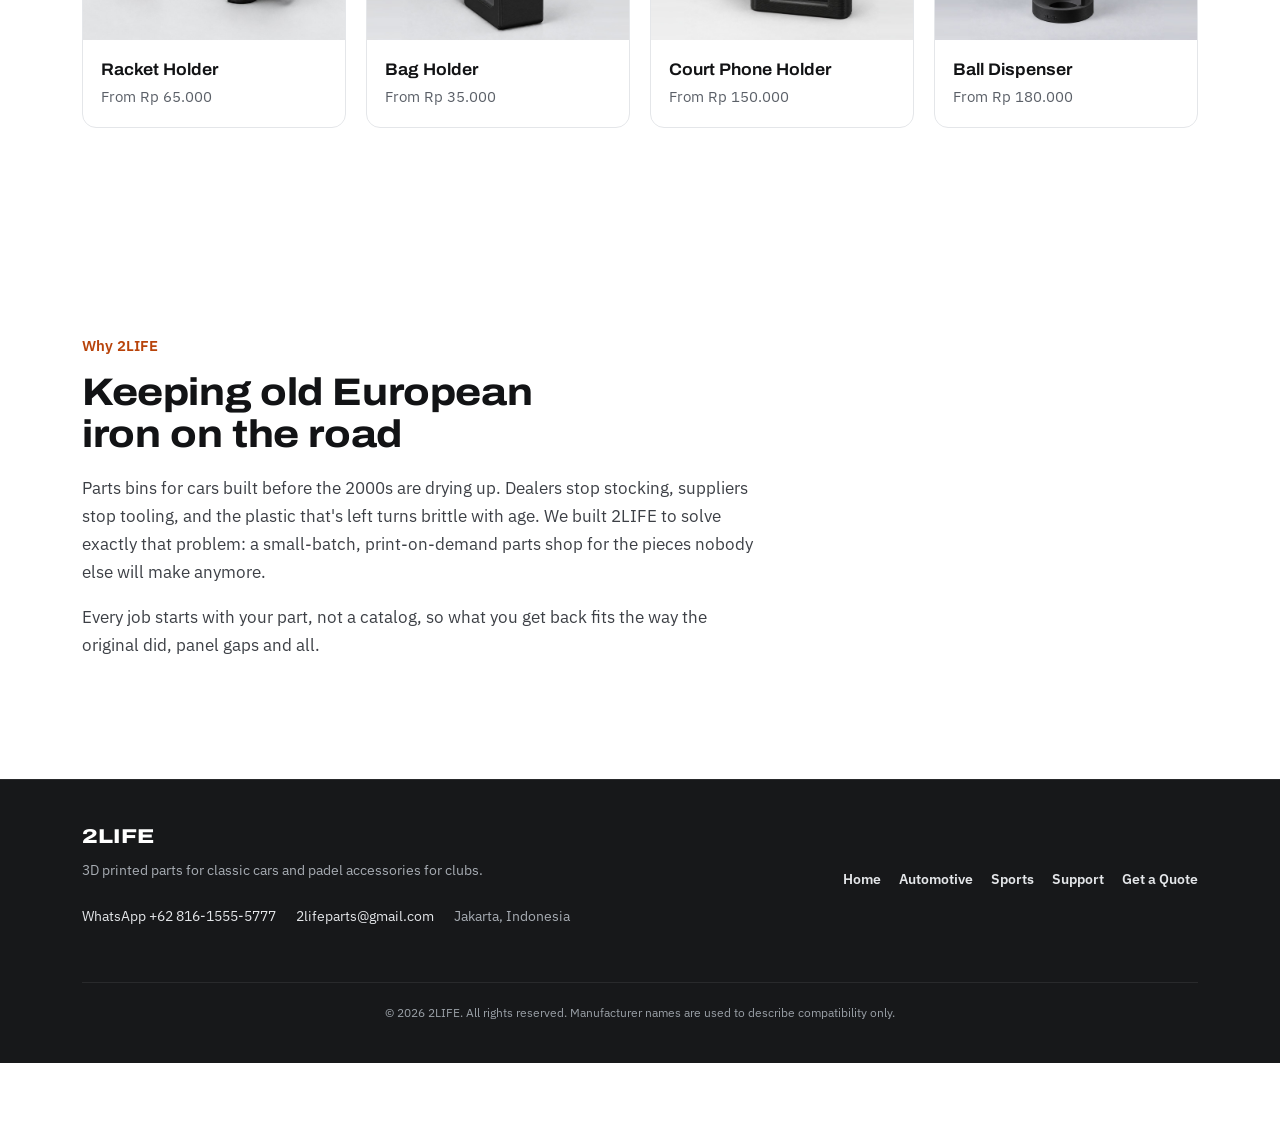
==== commit d045baf6: "Add files via upload" ====
--- a/index.html
+++ b/index.html
@@ -229,7 +229,7 @@
 </footer>
 
 <script src="js/i18n.js?v=14"></script>
-<script src="js/script.js?v=14"></script>
+<script src="js/script.js?v=15"></script>
 <script src="js/shop.js?v=14"></script>
 </body>
 </html>
